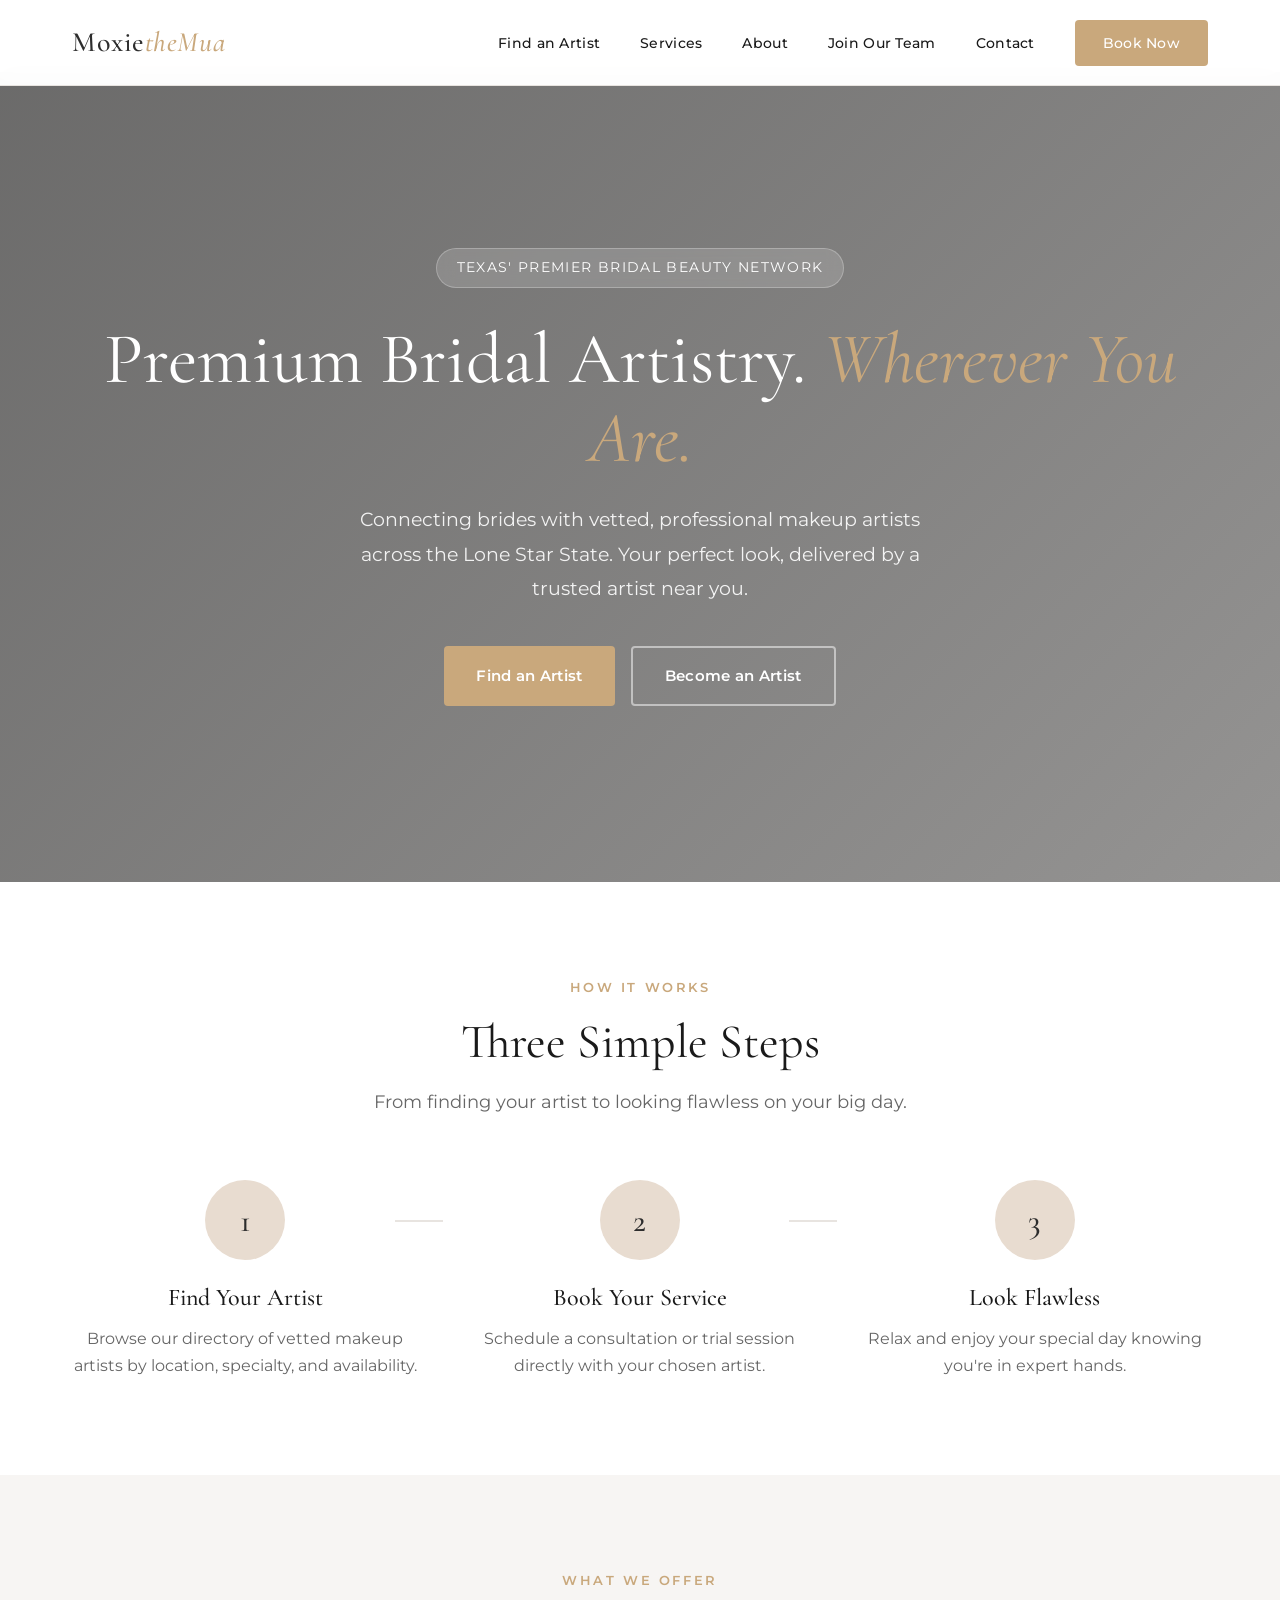
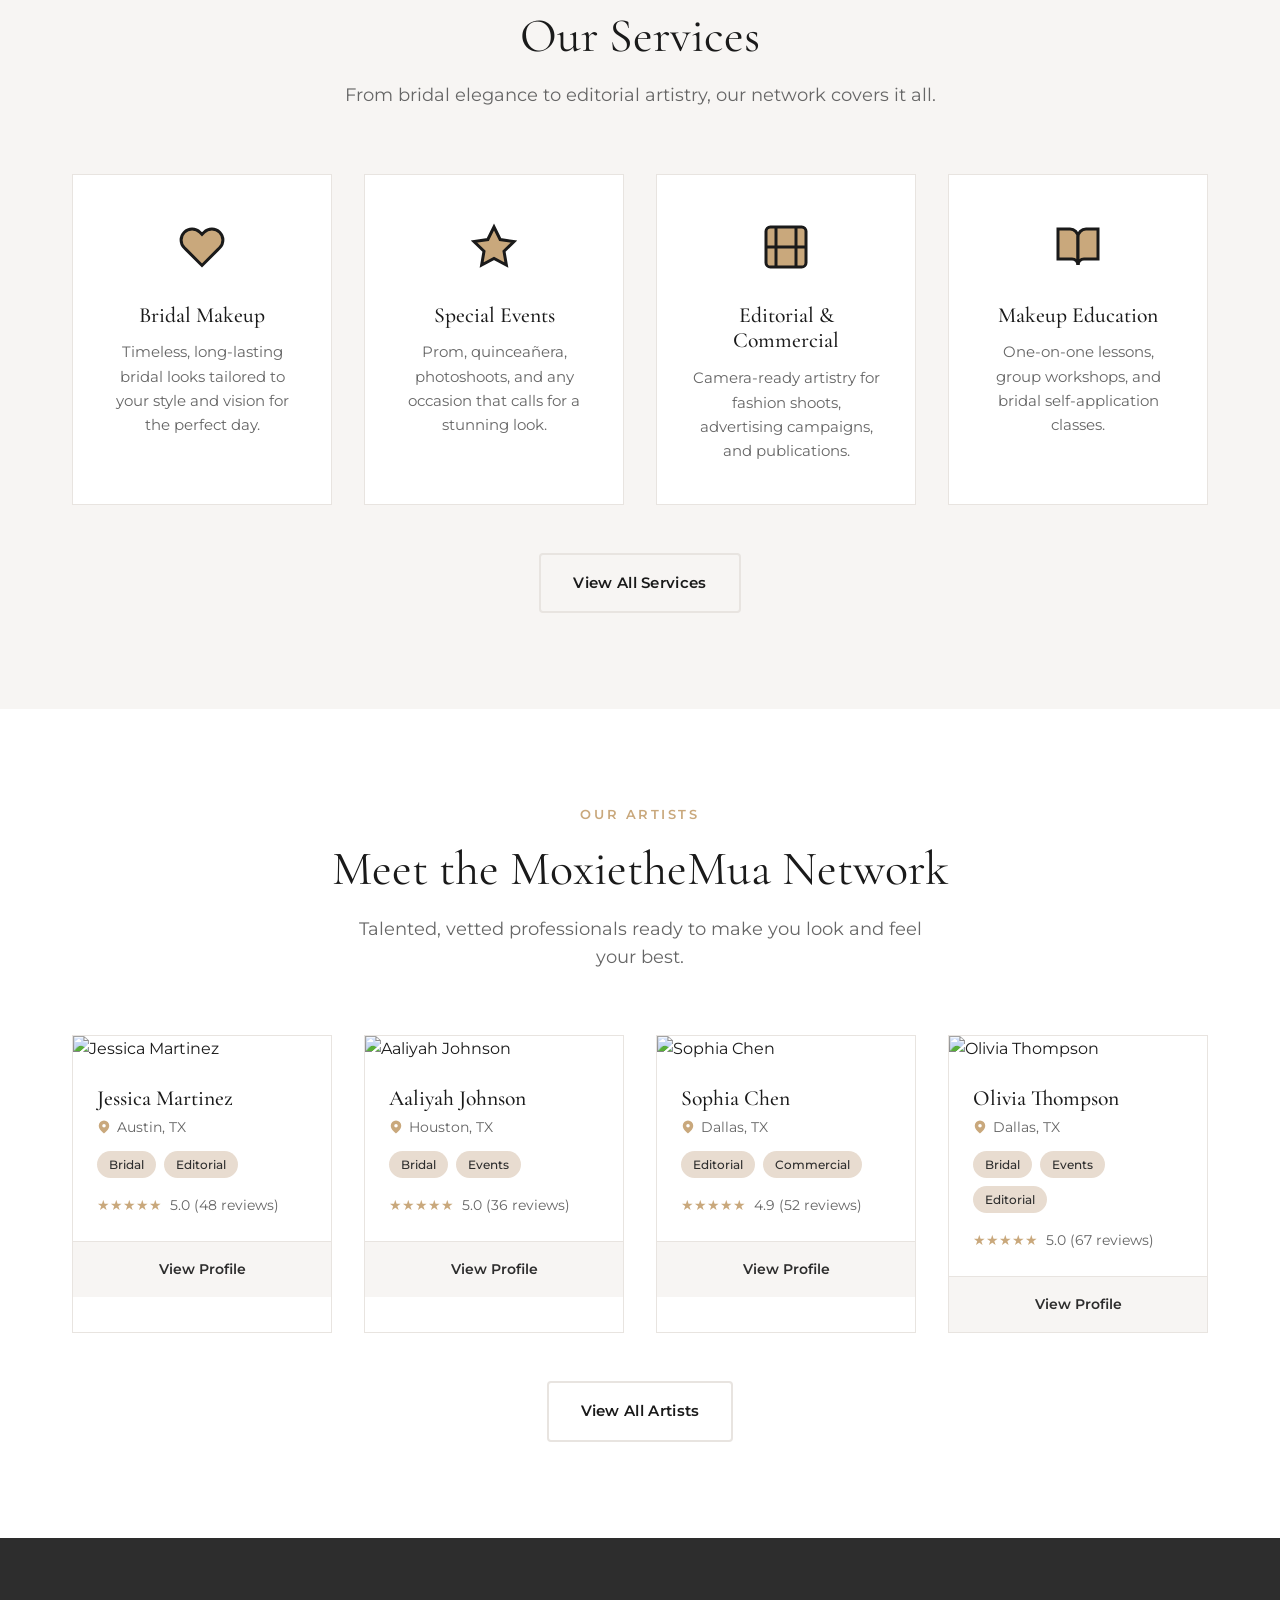
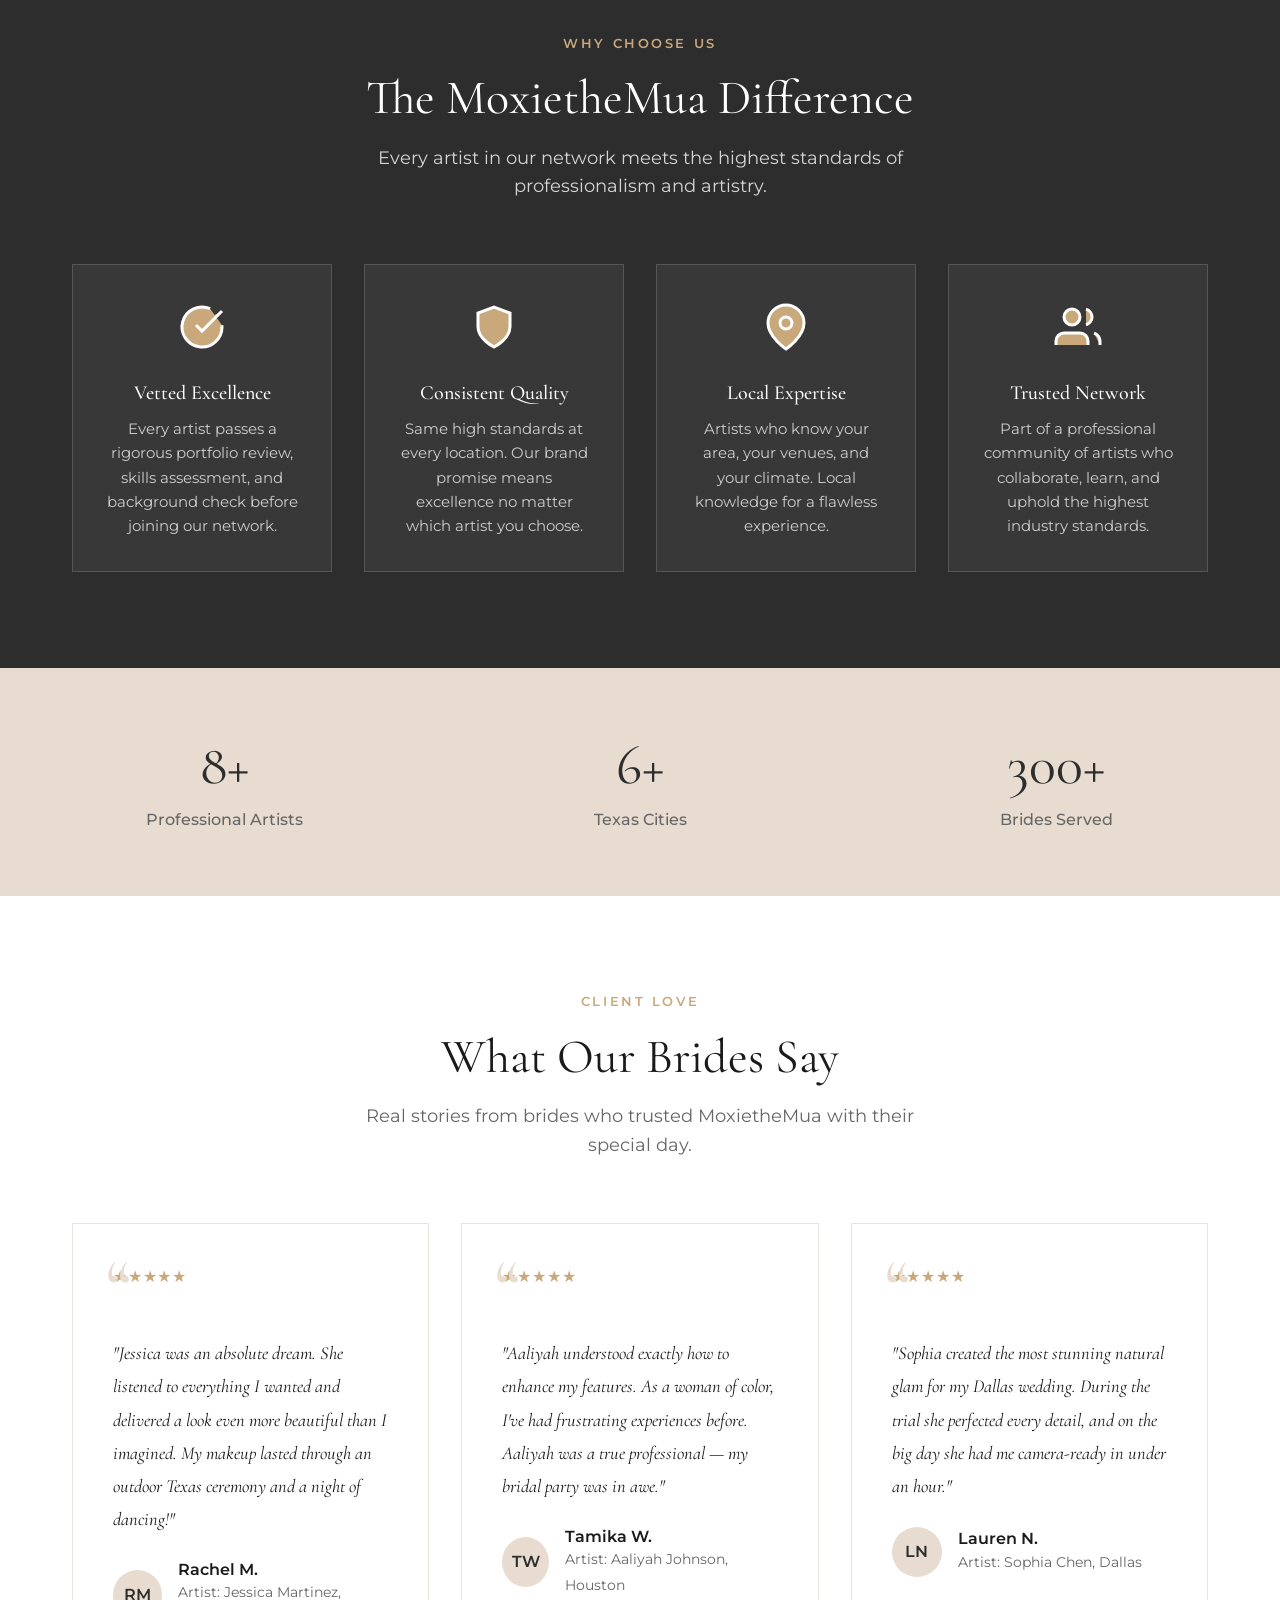
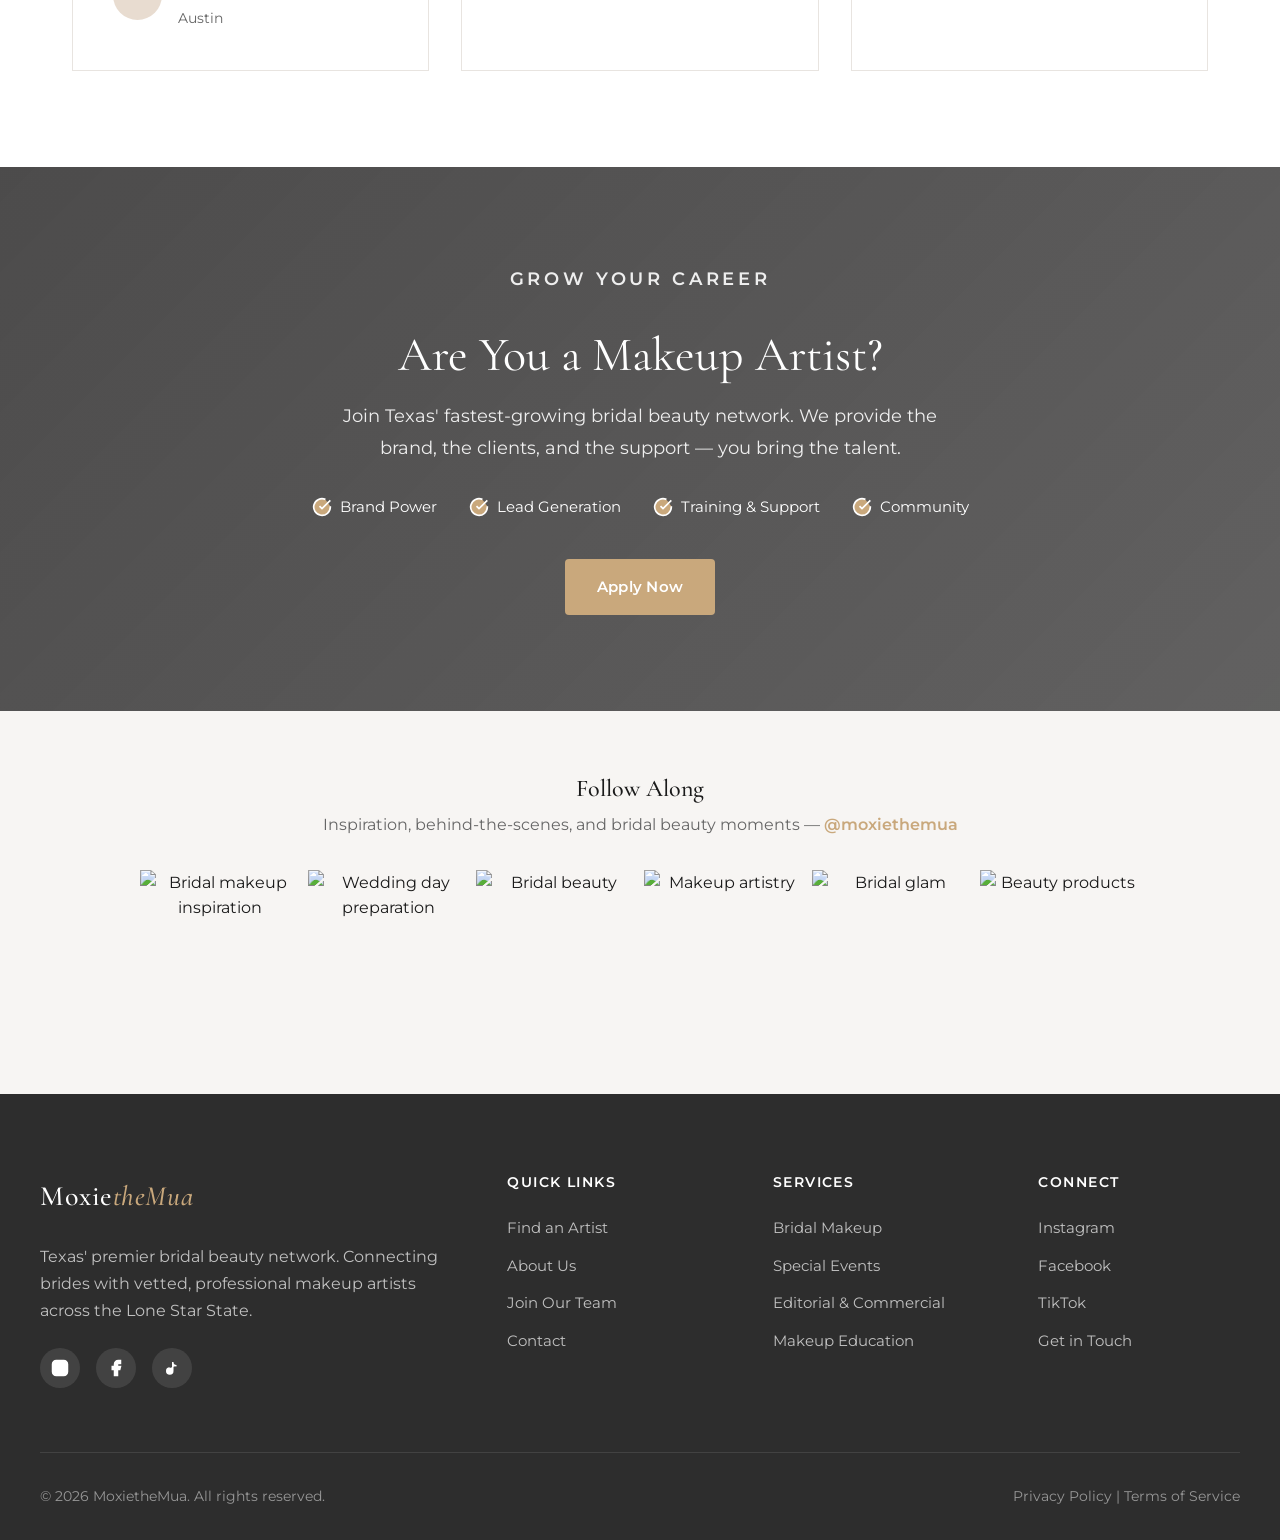
==== index.html @ 6ddfcf1c "Initial build: MoxietheMua multi-artist bridal platform Complete static site with 7 HTML pages, shar" ====
<!DOCTYPE html>
<html lang="en">
<head>
    <meta charset="UTF-8">
    <meta name="viewport" content="width=device-width, initial-scale=1.0">
    <title>MoxietheMua | Premium Bridal Artistry Across Texas</title>
    <meta name="description" content="MoxietheMua connects brides with vetted, professional makeup artists across Texas. Find your perfect artist for bridal, events, editorial, and more.">
    <meta property="og:title" content="MoxietheMua | Premium Bridal Artistry Across Texas">
    <meta property="og:description" content="Texas' premier bridal beauty network. Find vetted makeup artists near you.">
    <meta property="og:type" content="website">
    <link rel="preconnect" href="https://fonts.googleapis.com">
    <link rel="preconnect" href="https://fonts.gstatic.com" crossorigin>
    <link href="https://fonts.googleapis.com/css2?family=Cormorant+Garamond:ital,wght@0,400;0,500;0,600;1,400;1,500&family=Montserrat:wght@300;400;500;600;700&display=swap" rel="stylesheet">
    <link rel="stylesheet" href="styles.css">
    <script type="application/ld+json">
    {
        "@context": "https://schema.org",
        "@type": "BeautySalon",
        "name": "MoxietheMua",
        "description": "Premium bridal artistry network across Texas",
        "address": {"@type": "PostalAddress", "addressLocality": "Austin", "addressRegion": "TX"},
        "areaServed": "Texas"
    }
    </script>
</head>
<body>

    <!-- HEADER -->
    <header id="header">
        <nav>
            <a href="index.html" class="logo"><span class="logo-text">Moxie<span>theMua</span></span></a>
            <ul class="nav-links" id="navLinks">
                <li><a href="artists.html">Find an Artist</a></li>
                <li><a href="services.html">Services</a></li>
                <li><a href="about.html">About</a></li>
                <li><a href="join.html">Join Our Team</a></li>
                <li><a href="contact.html">Contact</a></li>
                <li><a href="artists.html" class="nav-cta">Book Now</a></li>
            </ul>
            <button class="menu-toggle" id="hamburger" aria-label="Toggle menu" aria-expanded="false">&#9776;</button>
        </nav>
    </header>

    <!-- HERO -->
    <section class="hero">
        <div class="hero-content">
            <div class="hero-badge">Texas' Premier Bridal Beauty Network</div>
            <h1>Premium Bridal Artistry. <span>Wherever You Are.</span></h1>
            <p>Connecting brides with vetted, professional makeup artists across the Lone Star State. Your perfect look, delivered by a trusted artist near you.</p>
            <div class="hero-cta-group">
                <a href="artists.html" class="btn btn-primary">Find an Artist</a>
                <a href="join.html" class="btn btn-outline">Become an Artist</a>
            </div>
        </div>
    </section>

    <!-- HOW IT WORKS -->
    <section class="how-it-works fade-in">
        <div class="container">
            <div class="section-header">
                <p class="section-label">How It Works</p>
                <h2 class="section-title">Three Simple Steps</h2>
                <p class="section-subtitle">From finding your artist to looking flawless on your big day.</p>
            </div>
            <div class="steps-grid">
                <div class="step-item">
                    <div class="step-number">1</div>
                    <h3>Find Your Artist</h3>
                    <p>Browse our directory of vetted makeup artists by location, specialty, and availability.</p>
                </div>
                <div class="step-item">
                    <div class="step-number">2</div>
                    <h3>Book Your Service</h3>
                    <p>Schedule a consultation or trial session directly with your chosen artist.</p>
                </div>
                <div class="step-item">
                    <div class="step-number">3</div>
                    <h3>Look Flawless</h3>
                    <p>Relax and enjoy your special day knowing you're in expert hands.</p>
                </div>
            </div>
        </div>
    </section>

    <!-- SERVICES -->
    <section class="services fade-in">
        <div class="container">
            <div class="section-header">
                <p class="section-label">What We Offer</p>
                <h2 class="section-title">Our Services</h2>
                <p class="section-subtitle">From bridal elegance to editorial artistry, our network covers it all.</p>
            </div>
            <div class="services-grid">
                <div class="service-card">
                    <div class="service-icon">
                        <svg xmlns="http://www.w3.org/2000/svg" viewBox="0 0 24 24" fill="none" stroke="currentColor" stroke-width="1.5"><path d="M20.84 4.61a5.5 5.5 0 0 0-7.78 0L12 5.67l-1.06-1.06a5.5 5.5 0 0 0-7.78 7.78l1.06 1.06L12 21.23l7.78-7.78 1.06-1.06a5.5 5.5 0 0 0 0-7.78z"></path></svg>
                    </div>
                    <h3>Bridal Makeup</h3>
                    <p>Timeless, long-lasting bridal looks tailored to your style and vision for the perfect day.</p>
                </div>
                <div class="service-card">
                    <div class="service-icon">
                        <svg xmlns="http://www.w3.org/2000/svg" viewBox="0 0 24 24" fill="none" stroke="currentColor" stroke-width="1.5"><polygon points="12 2 15.09 8.26 22 9.27 17 14.14 18.18 21.02 12 17.77 5.82 21.02 7 14.14 2 9.27 8.91 8.26 12 2"></polygon></svg>
                    </div>
                    <h3>Special Events</h3>
                    <p>Prom, quincea&ntilde;era, photoshoots, and any occasion that calls for a stunning look.</p>
                </div>
                <div class="service-card">
                    <div class="service-icon">
                        <svg xmlns="http://www.w3.org/2000/svg" viewBox="0 0 24 24" fill="none" stroke="currentColor" stroke-width="1.5"><rect x="2" y="2" width="20" height="20" rx="2.18" ry="2.18"></rect><line x1="7" y1="2" x2="7" y2="22"></line><line x1="17" y1="2" x2="17" y2="22"></line><line x1="2" y1="12" x2="22" y2="12"></line></svg>
                    </div>
                    <h3>Editorial &amp; Commercial</h3>
                    <p>Camera-ready artistry for fashion shoots, advertising campaigns, and publications.</p>
                </div>
                <div class="service-card">
                    <div class="service-icon">
                        <svg xmlns="http://www.w3.org/2000/svg" viewBox="0 0 24 24" fill="none" stroke="currentColor" stroke-width="1.5"><path d="M2 3h6a4 4 0 0 1 4 4v14a3 3 0 0 0-3-3H2z"></path><path d="M22 3h-6a4 4 0 0 0-4 4v14a3 3 0 0 1 3-3h7z"></path></svg>
                    </div>
                    <h3>Makeup Education</h3>
                    <p>One-on-one lessons, group workshops, and bridal self-application classes.</p>
                </div>
            </div>
            <div class="view-all-cta">
                <a href="services.html" class="btn btn-outline-dark">View All Services</a>
            </div>
        </div>
    </section>

    <!-- FEATURED ARTISTS -->
    <section class="featured-artists fade-in">
        <div class="container">
            <div class="section-header">
                <p class="section-label">Our Artists</p>
                <h2 class="section-title">Meet the MoxietheMua Network</h2>
                <p class="section-subtitle">Talented, vetted professionals ready to make you look and feel your best.</p>
            </div>
            <div class="artists-grid">
                <div class="artist-card">
                    <img src="https://images.unsplash.com/photo-1594744803329-e58b31de8bf5?auto=format&fit=crop&w=400&q=80" alt="Jessica Martinez" class="artist-image" loading="lazy">
                    <div class="artist-info">
                        <h3>Jessica Martinez</h3>
                        <div class="artist-location">
                            <svg xmlns="http://www.w3.org/2000/svg" width="14" height="14" viewBox="0 0 24 24" fill="currentColor"><path d="M21 10c0 7-9 13-9 13s-9-6-9-13a9 9 0 0 1 18 0z"></path><circle cx="12" cy="10" r="3" fill="white"></circle></svg>
                            Austin, TX
                        </div>
                        <div class="artist-specialties">
                            <span class="specialty-tag">Bridal</span>
                            <span class="specialty-tag">Editorial</span>
                        </div>
                        <div class="artist-rating">
                            <span class="stars">&#9733;&#9733;&#9733;&#9733;&#9733;</span>
                            <span>5.0 (48 reviews)</span>
                        </div>
                    </div>
                    <a href="artist-profile.html" class="artist-cta">View Profile</a>
                </div>
                <div class="artist-card">
                    <img src="https://images.unsplash.com/photo-1531746020798-e6953c6e8e04?auto=format&fit=crop&w=400&q=80" alt="Aaliyah Johnson" class="artist-image" loading="lazy">
                    <div class="artist-info">
                        <h3>Aaliyah Johnson</h3>
                        <div class="artist-location">
                            <svg xmlns="http://www.w3.org/2000/svg" width="14" height="14" viewBox="0 0 24 24" fill="currentColor"><path d="M21 10c0 7-9 13-9 13s-9-6-9-13a9 9 0 0 1 18 0z"></path><circle cx="12" cy="10" r="3" fill="white"></circle></svg>
                            Houston, TX
                        </div>
                        <div class="artist-specialties">
                            <span class="specialty-tag">Bridal</span>
                            <span class="specialty-tag">Events</span>
                        </div>
                        <div class="artist-rating">
                            <span class="stars">&#9733;&#9733;&#9733;&#9733;&#9733;</span>
                            <span>5.0 (36 reviews)</span>
                        </div>
                    </div>
                    <a href="artist-profile.html" class="artist-cta">View Profile</a>
                </div>
                <div class="artist-card">
                    <img src="https://images.unsplash.com/photo-1580489944761-15a19d654956?auto=format&fit=crop&w=400&q=80" alt="Sophia Chen" class="artist-image" loading="lazy">
                    <div class="artist-info">
                        <h3>Sophia Chen</h3>
                        <div class="artist-location">
                            <svg xmlns="http://www.w3.org/2000/svg" width="14" height="14" viewBox="0 0 24 24" fill="currentColor"><path d="M21 10c0 7-9 13-9 13s-9-6-9-13a9 9 0 0 1 18 0z"></path><circle cx="12" cy="10" r="3" fill="white"></circle></svg>
                            Dallas, TX
                        </div>
                        <div class="artist-specialties">
                            <span class="specialty-tag">Editorial</span>
                            <span class="specialty-tag">Commercial</span>
                        </div>
                        <div class="artist-rating">
                            <span class="stars">&#9733;&#9733;&#9733;&#9733;&#9733;</span>
                            <span>4.9 (52 reviews)</span>
                        </div>
                    </div>
                    <a href="artist-profile.html" class="artist-cta">View Profile</a>
                </div>
                <div class="artist-card">
                    <img src="https://images.unsplash.com/photo-1494790108377-be9c29b29330?auto=format&fit=crop&w=400&q=80" alt="Olivia Thompson" class="artist-image" loading="lazy">
                    <div class="artist-info">
                        <h3>Olivia Thompson</h3>
                        <div class="artist-location">
                            <svg xmlns="http://www.w3.org/2000/svg" width="14" height="14" viewBox="0 0 24 24" fill="currentColor"><path d="M21 10c0 7-9 13-9 13s-9-6-9-13a9 9 0 0 1 18 0z"></path><circle cx="12" cy="10" r="3" fill="white"></circle></svg>
                            Dallas, TX
                        </div>
                        <div class="artist-specialties">
                            <span class="specialty-tag">Bridal</span>
                            <span class="specialty-tag">Events</span>
                            <span class="specialty-tag">Editorial</span>
                        </div>
                        <div class="artist-rating">
                            <span class="stars">&#9733;&#9733;&#9733;&#9733;&#9733;</span>
                            <span>5.0 (67 reviews)</span>
                        </div>
                    </div>
                    <a href="artist-profile.html" class="artist-cta">View Profile</a>
                </div>
            </div>
            <div class="view-all-cta">
                <a href="artists.html" class="btn btn-outline-dark">View All Artists</a>
            </div>
        </div>
    </section>

    <!-- WHY MOXIETHEMUA -->
    <section class="why-moxie fade-in">
        <div class="container">
            <div class="section-header">
                <p class="section-label">Why Choose Us</p>
                <h2 class="section-title">The MoxietheMua Difference</h2>
                <p class="section-subtitle">Every artist in our network meets the highest standards of professionalism and artistry.</p>
            </div>
            <div class="pillars-grid">
                <div class="pillar-item">
                    <div class="pillar-icon">
                        <svg xmlns="http://www.w3.org/2000/svg" viewBox="0 0 24 24" fill="none" stroke="currentColor" stroke-width="1.5"><path d="M22 11.08V12a10 10 0 1 1-5.93-9.14"></path><polyline points="22 4 12 14.01 9 11.01"></polyline></svg>
                    </div>
                    <h3>Vetted Excellence</h3>
                    <p>Every artist passes a rigorous portfolio review, skills assessment, and background check before joining our network.</p>
                </div>
                <div class="pillar-item">
                    <div class="pillar-icon">
                        <svg xmlns="http://www.w3.org/2000/svg" viewBox="0 0 24 24" fill="none" stroke="currentColor" stroke-width="1.5"><path d="M12 22s8-4 8-10V5l-8-3-8 3v7c0 6 8 10 8 10z"></path></svg>
                    </div>
                    <h3>Consistent Quality</h3>
                    <p>Same high standards at every location. Our brand promise means excellence no matter which artist you choose.</p>
                </div>
                <div class="pillar-item">
                    <div class="pillar-icon">
                        <svg xmlns="http://www.w3.org/2000/svg" viewBox="0 0 24 24" fill="none" stroke="currentColor" stroke-width="1.5"><path d="M21 10c0 7-9 13-9 13s-9-6-9-13a9 9 0 0 1 18 0z"></path><circle cx="12" cy="10" r="3"></circle></svg>
                    </div>
                    <h3>Local Expertise</h3>
                    <p>Artists who know your area, your venues, and your climate. Local knowledge for a flawless experience.</p>
                </div>
                <div class="pillar-item">
                    <div class="pillar-icon">
                        <svg xmlns="http://www.w3.org/2000/svg" viewBox="0 0 24 24" fill="none" stroke="currentColor" stroke-width="1.5"><path d="M17 21v-2a4 4 0 0 0-4-4H5a4 4 0 0 0-4 4v2"></path><circle cx="9" cy="7" r="4"></circle><path d="M23 21v-2a4 4 0 0 0-3-3.87"></path><path d="M16 3.13a4 4 0 0 1 0 7.75"></path></svg>
                    </div>
                    <h3>Trusted Network</h3>
                    <p>Part of a professional community of artists who collaborate, learn, and uphold the highest industry standards.</p>
                </div>
            </div>
        </div>
    </section>

    <!-- STATS BAR -->
    <section class="stats-bar fade-in">
        <div class="stats-grid">
            <div class="stat-item">
                <h3>8+</h3>
                <p>Professional Artists</p>
            </div>
            <div class="stat-item">
                <h3>6+</h3>
                <p>Texas Cities</p>
            </div>
            <div class="stat-item">
                <h3>300+</h3>
                <p>Brides Served</p>
            </div>
        </div>
    </section>

    <!-- TESTIMONIALS -->
    <section class="testimonials fade-in">
        <div class="container">
            <div class="section-header">
                <p class="section-label">Client Love</p>
                <h2 class="section-title">What Our Brides Say</h2>
                <p class="section-subtitle">Real stories from brides who trusted MoxietheMua with their special day.</p>
            </div>
            <div class="testimonials-grid">
                <div class="testimonial-card">
                    <div class="testimonial-stars">&#9733;&#9733;&#9733;&#9733;&#9733;</div>
                    <p class="testimonial-text">"Jessica was an absolute dream. She listened to everything I wanted and delivered a look even more beautiful than I imagined. My makeup lasted through an outdoor Texas ceremony and a night of dancing!"</p>
                    <div class="testimonial-author">
                        <div class="author-avatar">RM</div>
                        <div class="author-info">
                            <h4>Rachel M.</h4>
                            <span>Artist: Jessica Martinez, Austin</span>
                        </div>
                    </div>
                </div>
                <div class="testimonial-card">
                    <div class="testimonial-stars">&#9733;&#9733;&#9733;&#9733;&#9733;</div>
                    <p class="testimonial-text">"Aaliyah understood exactly how to enhance my features. As a woman of color, I've had frustrating experiences before. Aaliyah was a true professional &mdash; my bridal party was in awe."</p>
                    <div class="testimonial-author">
                        <div class="author-avatar">TW</div>
                        <div class="author-info">
                            <h4>Tamika W.</h4>
                            <span>Artist: Aaliyah Johnson, Houston</span>
                        </div>
                    </div>
                </div>
                <div class="testimonial-card">
                    <div class="testimonial-stars">&#9733;&#9733;&#9733;&#9733;&#9733;</div>
                    <p class="testimonial-text">"Sophia created the most stunning natural glam for my Dallas wedding. During the trial she perfected every detail, and on the big day she had me camera-ready in under an hour."</p>
                    <div class="testimonial-author">
                        <div class="author-avatar">LN</div>
                        <div class="author-info">
                            <h4>Lauren N.</h4>
                            <span>Artist: Sophia Chen, Dallas</span>
                        </div>
                    </div>
                </div>
            </div>
        </div>
    </section>

    <!-- JOIN CTA -->
    <section class="join-cta fade-in">
        <div class="container">
            <p class="section-label">Grow Your Career</p>
            <h2>Are You a Makeup Artist?</h2>
            <p>Join Texas' fastest-growing bridal beauty network. We provide the brand, the clients, and the support &mdash; you bring the talent.</p>
            <div class="join-features">
                <div class="join-feature">
                    <svg xmlns="http://www.w3.org/2000/svg" width="20" height="20" viewBox="0 0 24 24" fill="none" stroke="currentColor" stroke-width="2"><path d="M22 11.08V12a10 10 0 1 1-5.93-9.14"></path><polyline points="22 4 12 14.01 9 11.01"></polyline></svg>
                    <span>Brand Power</span>
                </div>
                <div class="join-feature">
                    <svg xmlns="http://www.w3.org/2000/svg" width="20" height="20" viewBox="0 0 24 24" fill="none" stroke="currentColor" stroke-width="2"><path d="M22 11.08V12a10 10 0 1 1-5.93-9.14"></path><polyline points="22 4 12 14.01 9 11.01"></polyline></svg>
                    <span>Lead Generation</span>
                </div>
                <div class="join-feature">
                    <svg xmlns="http://www.w3.org/2000/svg" width="20" height="20" viewBox="0 0 24 24" fill="none" stroke="currentColor" stroke-width="2"><path d="M22 11.08V12a10 10 0 1 1-5.93-9.14"></path><polyline points="22 4 12 14.01 9 11.01"></polyline></svg>
                    <span>Training &amp; Support</span>
                </div>
                <div class="join-feature">
                    <svg xmlns="http://www.w3.org/2000/svg" width="20" height="20" viewBox="0 0 24 24" fill="none" stroke="currentColor" stroke-width="2"><path d="M22 11.08V12a10 10 0 1 1-5.93-9.14"></path><polyline points="22 4 12 14.01 9 11.01"></polyline></svg>
                    <span>Community</span>
                </div>
            </div>
            <a href="join.html" class="btn btn-primary">Apply Now</a>
        </div>
    </section>

    <!-- INSTAGRAM -->
    <section class="instagram-section fade-in">
        <div class="container">
            <h3>Follow Along</h3>
            <p>Inspiration, behind-the-scenes, and bridal beauty moments &mdash; <a href="https://www.instagram.com/moxiethemua" target="_blank" rel="noopener">@moxiethemua</a></p>
            <div class="instagram-grid">
                <img src="https://images.unsplash.com/photo-1522335789203-aabd1fc54bc9?auto=format&fit=crop&w=300&q=80" alt="Bridal makeup inspiration" loading="lazy">
                <img src="https://images.unsplash.com/photo-1457972729786-0411a3b2b626?auto=format&fit=crop&w=300&q=80" alt="Wedding day preparation" loading="lazy">
                <img src="https://images.unsplash.com/photo-1487412947147-5cebf100ffc2?auto=format&fit=crop&w=300&q=80" alt="Bridal beauty" loading="lazy">
                <img src="https://images.unsplash.com/photo-1560066984-138dadb4c035?auto=format&fit=crop&w=300&q=80" alt="Makeup artistry" loading="lazy">
                <img src="https://images.unsplash.com/photo-1516975080664-ed2fc6a32937?auto=format&fit=crop&w=300&q=80" alt="Bridal glam" loading="lazy">
                <img src="https://images.unsplash.com/photo-1596462502278-27bfdc403348?auto=format&fit=crop&w=300&q=80" alt="Beauty products" loading="lazy">
            </div>
        </div>
    </section>

    <!-- FOOTER -->
    <footer>
        <div class="footer-content">
            <div class="footer-brand">
                <div class="logo-text">Moxie<span>theMua</span></div>
                <p>Texas' premier bridal beauty network. Connecting brides with vetted, professional makeup artists across the Lone Star State.</p>
                <div class="footer-social">
                    <a href="https://www.instagram.com/moxiethemua" target="_blank" rel="noopener" aria-label="Instagram">
                        <svg xmlns="http://www.w3.org/2000/svg" width="18" height="18" viewBox="0 0 24 24" fill="none" stroke="currentColor" stroke-width="2"><rect x="2" y="2" width="20" height="20" rx="5" ry="5"></rect><path d="M16 11.37A4 4 0 1 1 12.63 8 4 4 0 0 1 16 11.37z"></path><line x1="17.5" y1="6.5" x2="17.51" y2="6.5"></line></svg>
                    </a>
                    <a href="#" aria-label="Facebook">
                        <svg xmlns="http://www.w3.org/2000/svg" width="18" height="18" viewBox="0 0 24 24" fill="none" stroke="currentColor" stroke-width="2"><path d="M18 2h-3a5 5 0 0 0-5 5v3H7v4h3v8h4v-8h3l1-4h-4V7a1 1 0 0 1 1-1h3z"></path></svg>
                    </a>
                    <a href="#" aria-label="TikTok">
                        <svg xmlns="http://www.w3.org/2000/svg" width="18" height="18" viewBox="0 0 24 24" fill="none" stroke="currentColor" stroke-width="2"><path d="M9 12a4 4 0 1 0 4 4V4a5 5 0 0 0 5 5"></path></svg>
                    </a>
                </div>
            </div>
            <div class="footer-section">
                <h4>Quick Links</h4>
                <ul class="footer-links">
                    <li><a href="artists.html">Find an Artist</a></li>
                    <li><a href="about.html">About Us</a></li>
                    <li><a href="join.html">Join Our Team</a></li>
                    <li><a href="contact.html">Contact</a></li>
                </ul>
            </div>
            <div class="footer-section">
                <h4>Services</h4>
                <ul class="footer-links">
                    <li><a href="services.html">Bridal Makeup</a></li>
                    <li><a href="services.html">Special Events</a></li>
                    <li><a href="services.html">Editorial &amp; Commercial</a></li>
                    <li><a href="services.html">Makeup Education</a></li>
                </ul>
            </div>
            <div class="footer-section">
                <h4>Connect</h4>
                <ul class="footer-links">
                    <li><a href="https://www.instagram.com/moxiethemua" target="_blank" rel="noopener">Instagram</a></li>
                    <li><a href="#">Facebook</a></li>
                    <li><a href="#">TikTok</a></li>
                    <li><a href="contact.html">Get in Touch</a></li>
                </ul>
            </div>
        </div>
        <div class="footer-bottom">
            <p>&copy; 2026 MoxietheMua. All rights reserved.</p>
            <p>Privacy Policy | Terms of Service</p>
        </div>
    </footer>

    <script>
        // Header scroll effect
        const header = document.getElementById('header');
        window.addEventListener('scroll', () => {
            header.classList.toggle('scrolled', window.scrollY > 50);
        });

        // Mobile menu toggle
        const hamburger = document.getElementById('hamburger');
        const navLinks = document.getElementById('navLinks');
        hamburger.addEventListener('click', () => {
            navLinks.classList.toggle('active');
            hamburger.setAttribute('aria-expanded', navLinks.classList.contains('active'));
        });
        navLinks.querySelectorAll('a').forEach(link => {
            link.addEventListener('click', () => {
                navLinks.classList.remove('active');
                hamburger.setAttribute('aria-expanded', 'false');
            });
        });

        // Intersection Observer for fade-in
        const fadeObserver = new IntersectionObserver((entries) => {
            entries.forEach(entry => {
                if (entry.isIntersecting) {
                    entry.target.classList.add('visible');
                    fadeObserver.unobserve(entry.target);
                }
            });
        }, { threshold: 0.1, rootMargin: '0px 0px -50px 0px' });
        document.querySelectorAll('.fade-in').forEach(el => fadeObserver.observe(el));

        // FAQ accordion
        document.querySelectorAll('.faq-question').forEach(btn => {
            btn.addEventListener('click', () => {
                const item = btn.parentElement;
                const wasActive = item.classList.contains('active');
                document.querySelectorAll('.faq-item').forEach(i => i.classList.remove('active'));
                if (!wasActive) item.classList.add('active');
            });
        });
    </script>

</body>
</html>
---- styles.css ----
/* ========================================
   MOXIETHEMUA DESIGN SYSTEM
   Elegant Bridal Beauty — Multi-Artist Platform
======================================== */

:root {
    --color-primary: #C9A87C;
    --color-secondary: #2D2D2D;
    --color-accent: #E8DCD0;
    --color-background: #FDFBF9;
    --color-surface: #FFFFFF;
    --color-surface-alt: #F7F5F3;
    --color-text: #1A1A1A;
    --color-text-muted: #666666;
    --color-text-light: #FFFFFF;
    --color-border: #E8E4E0;
    --color-success: #6B8E6B;
    --font-display: 'Cormorant Garamond', Georgia, serif;
    --font-body: 'Montserrat', -apple-system, sans-serif;
    --section-padding: 6rem 2rem;
    --container-max: 1200px;
}

* { margin: 0; padding: 0; box-sizing: border-box; }

html {
    scroll-behavior: smooth;
    scroll-padding-top: 80px;
}

body {
    font-family: var(--font-body);
    font-size: 16px;
    line-height: 1.6;
    color: var(--color-text);
    background: var(--color-background);
    -webkit-font-smoothing: antialiased;
}

h1, h2, h3, h4, h5, h6 {
    font-family: var(--font-display);
    font-weight: 500;
    line-height: 1.2;
}

img { max-width: 100%; height: auto; }
a { text-decoration: none; color: inherit; }

.container {
    max-width: var(--container-max);
    margin: 0 auto;
    padding: 0 2rem;
}

/* ========================================
   BUTTONS
======================================== */

.btn {
    display: inline-flex;
    align-items: center;
    gap: 0.5rem;
    padding: 1rem 2rem;
    font-family: var(--font-body);
    font-size: 0.95rem;
    font-weight: 600;
    border: none;
    border-radius: 4px;
    cursor: pointer;
    transition: all 0.2s ease;
    letter-spacing: 0.02em;
}

.btn-primary {
    background: var(--color-primary);
    color: var(--color-text-light);
}

.btn-primary:hover {
    background: #B8976B;
    transform: translateY(-2px);
}

.btn-outline {
    background: transparent;
    color: var(--color-text-light);
    border: 2px solid rgba(255,255,255,0.5);
}

.btn-outline:hover {
    border-color: #fff;
    background: rgba(255,255,255,0.1);
}

.btn-outline-dark {
    background: transparent;
    color: var(--color-text);
    border: 2px solid var(--color-border);
}

.btn-outline-dark:hover {
    border-color: var(--color-text);
    background: var(--color-surface-alt);
}

.btn-dark {
    background: var(--color-secondary);
    color: var(--color-text-light);
}

.btn-dark:hover {
    background: #1a1a1a;
    transform: translateY(-2px);
}

.btn svg {
    width: 18px;
    height: 18px;
    fill: currentColor;
}

/* ========================================
   HEADER
======================================== */

header {
    position: fixed;
    top: 0; left: 0; right: 0;
    background: rgba(255,255,255,0.98);
    backdrop-filter: blur(10px);
    z-index: 1000;
    transition: all 0.3s ease;
    border-bottom: 1px solid var(--color-border);
}

header.scrolled {
    box-shadow: 0 2px 20px rgba(0,0,0,0.08);
}

nav {
    max-width: var(--container-max);
    margin: 0 auto;
    padding: 1.25rem 2rem;
    display: flex;
    justify-content: space-between;
    align-items: center;
}

.logo { display: flex; align-items: center; gap: 0.5rem; }

.logo-text {
    font-family: var(--font-display);
    font-size: 1.75rem;
    font-weight: 500;
    color: var(--color-secondary);
    letter-spacing: 0.02em;
}

.logo-text span {
    color: var(--color-primary);
    font-style: italic;
}

.nav-links {
    display: flex;
    gap: 2.5rem;
    list-style: none;
    align-items: center;
}

.nav-links a {
    color: var(--color-text);
    font-size: 0.9rem;
    font-weight: 500;
    letter-spacing: 0.02em;
    transition: color 0.2s ease;
}

.nav-links a:hover { color: var(--color-primary); }

.nav-cta {
    background: var(--color-primary);
    color: var(--color-text-light) !important;
    padding: 0.875rem 1.75rem;
    font-weight: 600;
    border-radius: 4px;
    transition: all 0.2s ease;
}

.nav-cta:hover {
    background: #B8976B;
    transform: translateY(-2px);
}

.menu-toggle {
    display: none;
    background: none;
    border: none;
    color: var(--color-text);
    font-size: 1.5rem;
    cursor: pointer;
    padding: 0.5rem;
    min-width: 44px;
    min-height: 44px;
}

/* ========================================
   SECTION HEADERS
======================================== */

.section-header {
    text-align: center;
    margin-bottom: 4rem;
}

.section-label {
    font-size: 0.8rem;
    font-weight: 600;
    color: var(--color-primary);
    text-transform: uppercase;
    letter-spacing: 0.2em;
    margin-bottom: 1rem;
}

.section-title {
    font-size: clamp(2rem, 4vw, 3rem);
    color: var(--color-text);
    margin-bottom: 1rem;
    font-weight: 400;
}

.section-subtitle {
    font-size: 1.1rem;
    color: var(--color-text-muted);
    max-width: 600px;
    margin: 0 auto;
}

/* ========================================
   HERO
======================================== */

.hero {
    margin-top: 72px;
    min-height: 90vh;
    display: flex;
    align-items: center;
    background: linear-gradient(135deg, rgba(45,45,45,0.7), rgba(45,45,45,0.5)),
                url('https://images.unsplash.com/photo-1522335789203-aabd1fc54bc9?auto=format&fit=crop&w=1920&q=80') center/cover no-repeat;
    position: relative;
}

.hero-content {
    max-width: var(--container-max);
    margin: 0 auto;
    padding: 4rem 2rem;
    width: 100%;
    text-align: center;
}

.hero-badge {
    display: inline-flex;
    align-items: center;
    gap: 0.5rem;
    background: rgba(255,255,255,0.15);
    backdrop-filter: blur(8px);
    border: 1px solid rgba(255,255,255,0.25);
    padding: 0.5rem 1.25rem;
    border-radius: 50px;
    font-size: 0.85rem;
    color: var(--color-text-light);
    margin-bottom: 2rem;
    letter-spacing: 0.1em;
    text-transform: uppercase;
}

.hero h1 {
    font-size: clamp(2.5rem, 6vw, 4.5rem);
    color: var(--color-text-light);
    margin-bottom: 1.5rem;
    font-weight: 400;
    line-height: 1.1;
}

.hero h1 span {
    color: var(--color-primary);
    font-style: italic;
}

.hero > .hero-content > p {
    font-size: 1.2rem;
    color: rgba(255,255,255,0.9);
    margin-bottom: 2.5rem;
    max-width: 600px;
    margin-left: auto;
    margin-right: auto;
    line-height: 1.8;
}

.hero-cta-group {
    display: flex;
    flex-wrap: wrap;
    gap: 1rem;
    justify-content: center;
}

/* Page-level heroes (non-home) */
.page-hero {
    margin-top: 72px;
    padding: 6rem 2rem;
    text-align: center;
    background: var(--color-secondary);
    color: var(--color-text-light);
}

.page-hero h1 {
    font-size: clamp(2rem, 5vw, 3.5rem);
    font-weight: 400;
    margin-bottom: 1rem;
}

.page-hero p {
    font-size: 1.15rem;
    color: rgba(255,255,255,0.8);
    max-width: 600px;
    margin: 0 auto;
}

/* ========================================
   HOW IT WORKS
======================================== */

.how-it-works {
    padding: var(--section-padding);
    background: var(--color-surface);
}

.steps-grid {
    display: grid;
    grid-template-columns: repeat(3, 1fr);
    gap: 3rem;
}

.step-item {
    text-align: center;
    position: relative;
}

.step-item::after {
    content: '';
    position: absolute;
    top: 40px;
    right: -1.5rem;
    width: 3rem;
    height: 2px;
    background: var(--color-border);
}

.step-item:last-child::after { display: none; }

.step-number {
    width: 80px;
    height: 80px;
    background: var(--color-accent);
    border-radius: 50%;
    display: flex;
    align-items: center;
    justify-content: center;
    margin: 0 auto 1.5rem;
    font-family: var(--font-display);
    font-size: 2rem;
    font-weight: 500;
    color: var(--color-secondary);
}

.step-item h3 {
    font-size: 1.5rem;
    margin-bottom: 0.75rem;
}

.step-item p {
    color: var(--color-text-muted);
    line-height: 1.7;
}

/* ========================================
   SERVICES
======================================== */

.services {
    padding: var(--section-padding);
    background: var(--color-surface-alt);
}

.services-grid {
    display: grid;
    grid-template-columns: repeat(4, 1fr);
    gap: 2rem;
}

.service-card {
    background: var(--color-surface);
    padding: 2.5rem 2rem;
    text-align: center;
    border: 1px solid var(--color-border);
    transition: all 0.3s ease;
    position: relative;
    overflow: hidden;
}

.service-card::before {
    content: '';
    position: absolute;
    bottom: 0; left: 0;
    width: 100%; height: 3px;
    background: var(--color-primary);
    transform: scaleX(0);
    transition: transform 0.3s ease;
}

.service-card:hover {
    transform: translateY(-8px);
    box-shadow: 0 16px 40px rgba(0,0,0,0.1);
}

.service-card:hover::before { transform: scaleX(1); }

.service-icon {
    width: 64px; height: 64px;
    margin: 0 auto 1.5rem;
    display: flex;
    align-items: center;
    justify-content: center;
}

.service-icon svg {
    width: 48px; height: 48px;
    fill: var(--color-primary);
}

.service-card h3 {
    font-size: 1.35rem;
    margin-bottom: 0.75rem;
}

.service-card p {
    color: var(--color-text-muted);
    font-size: 0.95rem;
    line-height: 1.6;
}

.view-all-cta {
    text-align: center;
    margin-top: 3rem;
}

/* ========================================
   ARTIST CARDS
======================================== */

.featured-artists, .artists-directory {
    padding: var(--section-padding);
    background: var(--color-surface);
}

.artists-grid {
    display: grid;
    grid-template-columns: repeat(4, 1fr);
    gap: 2rem;
}

.artist-card {
    background: var(--color-surface);
    border: 1px solid var(--color-border);
    overflow: hidden;
    transition: all 0.3s ease;
}

.artist-card:hover {
    transform: translateY(-8px);
    box-shadow: 0 16px 40px rgba(0,0,0,0.1);
}

.artist-image {
    width: 100%;
    height: 280px;
    object-fit: cover;
}

.artist-info { padding: 1.5rem; }

.artist-info h3 {
    font-size: 1.35rem;
    margin-bottom: 0.25rem;
}

.artist-location {
    display: flex;
    align-items: center;
    gap: 0.35rem;
    color: var(--color-text-muted);
    font-size: 0.9rem;
    margin-bottom: 0.75rem;
}

.artist-location svg {
    width: 14px; height: 14px;
    fill: var(--color-primary);
}

.artist-specialties {
    display: flex;
    flex-wrap: wrap;
    gap: 0.5rem;
    margin-bottom: 1rem;
}

.specialty-tag {
    background: var(--color-accent);
    padding: 0.25rem 0.75rem;
    font-size: 0.75rem;
    font-weight: 500;
    color: var(--color-secondary);
    border-radius: 50px;
}

.artist-rating {
    display: flex;
    align-items: center;
    gap: 0.5rem;
    font-size: 0.9rem;
}

.artist-rating .stars { color: var(--color-primary); }
.artist-rating span { color: var(--color-text-muted); }

.artist-cta {
    display: block;
    text-align: center;
    padding: 1rem;
    background: var(--color-surface-alt);
    color: var(--color-secondary);
    font-weight: 600;
    font-size: 0.9rem;
    transition: all 0.2s ease;
    border-top: 1px solid var(--color-border);
}

.artist-cta:hover {
    background: var(--color-primary);
    color: var(--color-text-light);
}

/* ========================================
   WHY MOXIE / PILLARS
======================================== */

.why-moxie {
    padding: var(--section-padding);
    background: var(--color-secondary);
    color: var(--color-text-light);
}

.why-moxie .section-label { color: var(--color-primary); }
.why-moxie .section-title { color: var(--color-text-light); }
.why-moxie .section-subtitle { color: rgba(255,255,255,0.8); }

.pillars-grid {
    display: grid;
    grid-template-columns: repeat(4, 1fr);
    gap: 2rem;
    margin-top: 4rem;
}

.pillar-item {
    text-align: center;
    padding: 2rem;
    border: 1px solid rgba(255,255,255,0.15);
    background: rgba(255,255,255,0.05);
}

.pillar-icon {
    width: 60px; height: 60px;
    margin: 0 auto 1.5rem;
    display: flex;
    align-items: center;
    justify-content: center;
}

.pillar-icon svg {
    width: 48px; height: 48px;
    fill: var(--color-primary);
}

.pillar-item h3 {
    font-size: 1.25rem;
    margin-bottom: 0.75rem;
    color: var(--color-text-light);
}

.pillar-item p {
    color: rgba(255,255,255,0.75);
    font-size: 0.95rem;
    line-height: 1.6;
}

/* ========================================
   STATS BAR
======================================== */

.stats-bar {
    padding: 4rem 2rem;
    background: var(--color-accent);
}

.stats-grid {
    max-width: var(--container-max);
    margin: 0 auto;
    display: grid;
    grid-template-columns: repeat(3, 1fr);
    gap: 3rem;
    text-align: center;
}

.stat-item h3 {
    font-family: var(--font-display);
    font-size: 3.5rem;
    font-weight: 400;
    color: var(--color-secondary);
    margin-bottom: 0.5rem;
}

.stat-item p {
    font-size: 1rem;
    color: var(--color-text-muted);
    font-weight: 500;
}

/* ========================================
   TESTIMONIALS
======================================== */

.testimonials {
    padding: var(--section-padding);
    background: var(--color-surface);
}

.testimonials-grid {
    display: grid;
    grid-template-columns: repeat(3, 1fr);
    gap: 2rem;
}

.testimonial-card {
    background: var(--color-surface);
    padding: 2.5rem;
    border: 1px solid var(--color-border);
    position: relative;
    transition: all 0.3s ease;
}

.testimonial-card:hover {
    transform: translateY(-4px);
    box-shadow: 0 8px 24px rgba(0,0,0,0.08);
}

.testimonial-card::before {
    content: '\201C';
    position: absolute;
    top: 1.5rem; left: 2rem;
    font-family: var(--font-display);
    font-size: 5rem;
    color: var(--color-accent);
    line-height: 1;
}

.testimonial-stars {
    color: var(--color-primary);
    font-size: 1rem;
    letter-spacing: 0.05em;
    margin-bottom: 1rem;
}

.testimonial-text {
    font-family: var(--font-display);
    font-size: 1.15rem;
    font-style: italic;
    line-height: 1.8;
    color: var(--color-text);
    margin-bottom: 1.5rem;
    padding-top: 2rem;
}

.testimonial-author {
    display: flex;
    align-items: center;
    gap: 1rem;
}

.author-avatar {
    width: 50px; height: 50px;
    background: var(--color-accent);
    border-radius: 50%;
    display: flex;
    align-items: center;
    justify-content: center;
    font-weight: 600;
    color: var(--color-secondary);
}

.author-info h4 {
    font-family: var(--font-body);
    font-size: 1rem;
    font-weight: 600;
}

.author-info span {
    font-size: 0.875rem;
    color: var(--color-text-muted);
}

/* ========================================
   JOIN CTA SECTION
======================================== */

.join-cta {
    padding: var(--section-padding);
    background: linear-gradient(135deg, rgba(45,45,45,0.85), rgba(45,45,45,0.75)),
                url('https://images.unsplash.com/photo-1487412947147-5cebf100ffc2?auto=format&fit=crop&w=1920&q=80') center/cover no-repeat;
    text-align: center;
}

.join-cta .section-label { color: var(--color-primary); }

.join-cta h2 {
    font-size: clamp(2rem, 4vw, 3rem);
    color: var(--color-text-light);
    margin-bottom: 1rem;
    font-weight: 400;
}

.join-cta > .container > p {
    font-size: 1.15rem;
    color: rgba(255,255,255,0.9);
    max-width: 600px;
    margin: 0 auto 2rem;
    line-height: 1.7;
}

.join-features {
    display: flex;
    justify-content: center;
    flex-wrap: wrap;
    gap: 2rem;
    margin-bottom: 2.5rem;
}

.join-feature {
    display: flex;
    align-items: center;
    gap: 0.5rem;
    color: var(--color-text-light);
    font-size: 0.95rem;
}

.join-feature svg {
    width: 20px; height: 20px;
    fill: var(--color-primary);
}

/* ========================================
   INSTAGRAM FEED
======================================== */

.instagram-section {
    padding: 4rem 2rem;
    background: var(--color-surface-alt);
    text-align: center;
}

.instagram-section h3 {
    font-size: 1.5rem;
    margin-bottom: 0.5rem;
}

.instagram-section p {
    color: var(--color-text-muted);
    margin-bottom: 2rem;
}

.instagram-section a { color: var(--color-primary); font-weight: 600; }

.instagram-grid {
    display: grid;
    grid-template-columns: repeat(6, 1fr);
    gap: 0.5rem;
    max-width: 1000px;
    margin: 0 auto;
}

.instagram-grid img {
    width: 100%;
    aspect-ratio: 1;
    object-fit: cover;
    transition: opacity 0.2s ease;
}

.instagram-grid img:hover { opacity: 0.8; }

/* ========================================
   FORMS
======================================== */

.form-group {
    margin-bottom: 1.5rem;
}

.form-group label {
    display: block;
    font-weight: 600;
    font-size: 0.9rem;
    margin-bottom: 0.5rem;
    color: var(--color-text);
}

.form-group input,
.form-group select,
.form-group textarea {
    width: 100%;
    padding: 0.875rem 1rem;
    border: 1px solid var(--color-border);
    border-radius: 4px;
    font-family: var(--font-body);
    font-size: 0.95rem;
    color: var(--color-text);
    background: var(--color-surface);
    transition: border-color 0.2s ease;
}

.form-group input:focus,
.form-group select:focus,
.form-group textarea:focus {
    outline: none;
    border-color: var(--color-primary);
}

.form-group textarea {
    resize: vertical;
    min-height: 120px;
}

.form-row {
    display: grid;
    grid-template-columns: 1fr 1fr;
    gap: 1.5rem;
}

/* ========================================
   SEARCH / FILTER BAR
======================================== */

.search-bar {
    padding: 2rem;
    background: var(--color-surface);
    border: 1px solid var(--color-border);
    margin: -3rem auto 3rem;
    max-width: 900px;
    position: relative;
    z-index: 10;
}

.search-bar form {
    display: grid;
    grid-template-columns: 1fr 1fr 1fr auto;
    gap: 1rem;
    align-items: end;
}

.search-bar .form-group {
    margin-bottom: 0;
}

.search-bar .btn {
    height: 48px;
}

/* ========================================
   FAQ ACCORDION
======================================== */

.faq-section {
    padding: var(--section-padding);
    background: var(--color-surface-alt);
}

.faq-list {
    max-width: 800px;
    margin: 0 auto;
}

.faq-item {
    border-bottom: 1px solid var(--color-border);
}

.faq-question {
    width: 100%;
    background: none;
    border: none;
    padding: 1.5rem 0;
    font-family: var(--font-display);
    font-size: 1.25rem;
    font-weight: 500;
    color: var(--color-text);
    cursor: pointer;
    display: flex;
    justify-content: space-between;
    align-items: center;
    text-align: left;
}

.faq-question::after {
    content: '+';
    font-size: 1.5rem;
    color: var(--color-primary);
    transition: transform 0.3s ease;
}

.faq-item.active .faq-question::after {
    content: '−';
}

.faq-answer {
    max-height: 0;
    overflow: hidden;
    transition: max-height 0.3s ease;
}

.faq-answer p {
    padding-bottom: 1.5rem;
    color: var(--color-text-muted);
    line-height: 1.7;
}

.faq-item.active .faq-answer {
    max-height: 300px;
}

/* ========================================
   FOOTER
======================================== */

footer {
    background: var(--color-secondary);
    color: var(--color-text-light);
    padding: 5rem 2rem 2rem;
}

.footer-content {
    max-width: var(--container-max);
    margin: 0 auto;
    display: grid;
    grid-template-columns: 2fr 1fr 1fr 1fr;
    gap: 4rem;
    padding-bottom: 4rem;
    border-bottom: 1px solid rgba(255,255,255,0.1);
}

.footer-brand .logo-text {
    font-size: 1.75rem;
    margin-bottom: 1.5rem;
    color: var(--color-text-light);
}

.footer-brand p {
    color: rgba(255,255,255,0.7);
    margin-bottom: 1.5rem;
    line-height: 1.7;
}

.footer-social {
    display: flex;
    gap: 1rem;
}

.footer-social a {
    width: 40px; height: 40px;
    background: rgba(255,255,255,0.1);
    border-radius: 50%;
    display: flex;
    align-items: center;
    justify-content: center;
    transition: all 0.2s ease;
}

.footer-social a:hover { background: var(--color-primary); }

.footer-social svg {
    width: 18px; height: 18px;
    fill: var(--color-text-light);
}

.footer-section h4 {
    font-family: var(--font-body);
    font-size: 0.9rem;
    font-weight: 600;
    text-transform: uppercase;
    letter-spacing: 0.1em;
    margin-bottom: 1.5rem;
}

.footer-links { list-style: none; }

.footer-links li { margin-bottom: 0.75rem; }

.footer-links a {
    color: rgba(255,255,255,0.7);
    font-size: 0.95rem;
    transition: color 0.2s ease;
}

.footer-links a:hover { color: var(--color-primary); }

.footer-bottom {
    max-width: var(--container-max);
    margin: 0 auto;
    padding-top: 2rem;
    display: flex;
    justify-content: space-between;
    align-items: center;
    font-size: 0.875rem;
    color: rgba(255,255,255,0.5);
}

/* ========================================
   ANIMATIONS
======================================== */

.fade-in {
    opacity: 0;
    transform: translateY(30px);
    transition: opacity 0.6s ease, transform 0.6s ease;
}

.fade-in.visible {
    opacity: 1;
    transform: translateY(0);
}

/* ========================================
   RESPONSIVE
======================================== */

@media (max-width: 1024px) {
    .services-grid,
    .artists-grid,
    .pillars-grid {
        grid-template-columns: repeat(2, 1fr);
    }

    .footer-content {
        grid-template-columns: 1fr 1fr;
        gap: 3rem;
    }

    .search-bar form {
        grid-template-columns: 1fr 1fr;
    }
}

@media (max-width: 768px) {
    nav { padding: 1rem 1.5rem; }

    .nav-links {
        display: none;
        position: absolute;
        top: 100%;
        left: 0; right: 0;
        background: var(--color-surface);
        flex-direction: column;
        padding: 1.5rem 2rem;
        gap: 1rem;
        border-top: 1px solid var(--color-border);
        box-shadow: 0 4px 20px rgba(0,0,0,0.1);
    }

    .nav-links.active { display: flex; }
    .menu-toggle { display: block; }

    .hero { min-height: 80vh; }
    .hero h1 { font-size: 2.5rem; }

    .steps-grid,
    .testimonials-grid,
    .stats-grid {
        grid-template-columns: 1fr;
        gap: 2rem;
    }

    .step-item::after { display: none; }

    .services-grid,
    .artists-grid,
    .pillars-grid {
        grid-template-columns: 1fr;
    }

    .instagram-grid {
        grid-template-columns: repeat(3, 1fr);
    }

    .footer-content {
        grid-template-columns: 1fr;
        text-align: center;
    }

    .footer-social { justify-content: center; }

    .footer-bottom {
        flex-direction: column;
        gap: 1rem;
    }

    .form-row {
        grid-template-columns: 1fr;
    }

    .search-bar form {
        grid-template-columns: 1fr;
    }

    :root {
        --section-padding: 4rem 1.5rem;
    }
}

@media (max-width: 480px) {
    .hero-cta-group {
        flex-direction: column;
        width: 100%;
    }

    .hero-cta-group .btn {
        width: 100%;
        justify-content: center;
    }

    .join-features {
        flex-direction: column;
        gap: 1rem;
    }

    .instagram-grid {
        grid-template-columns: repeat(2, 1fr);
    }
}
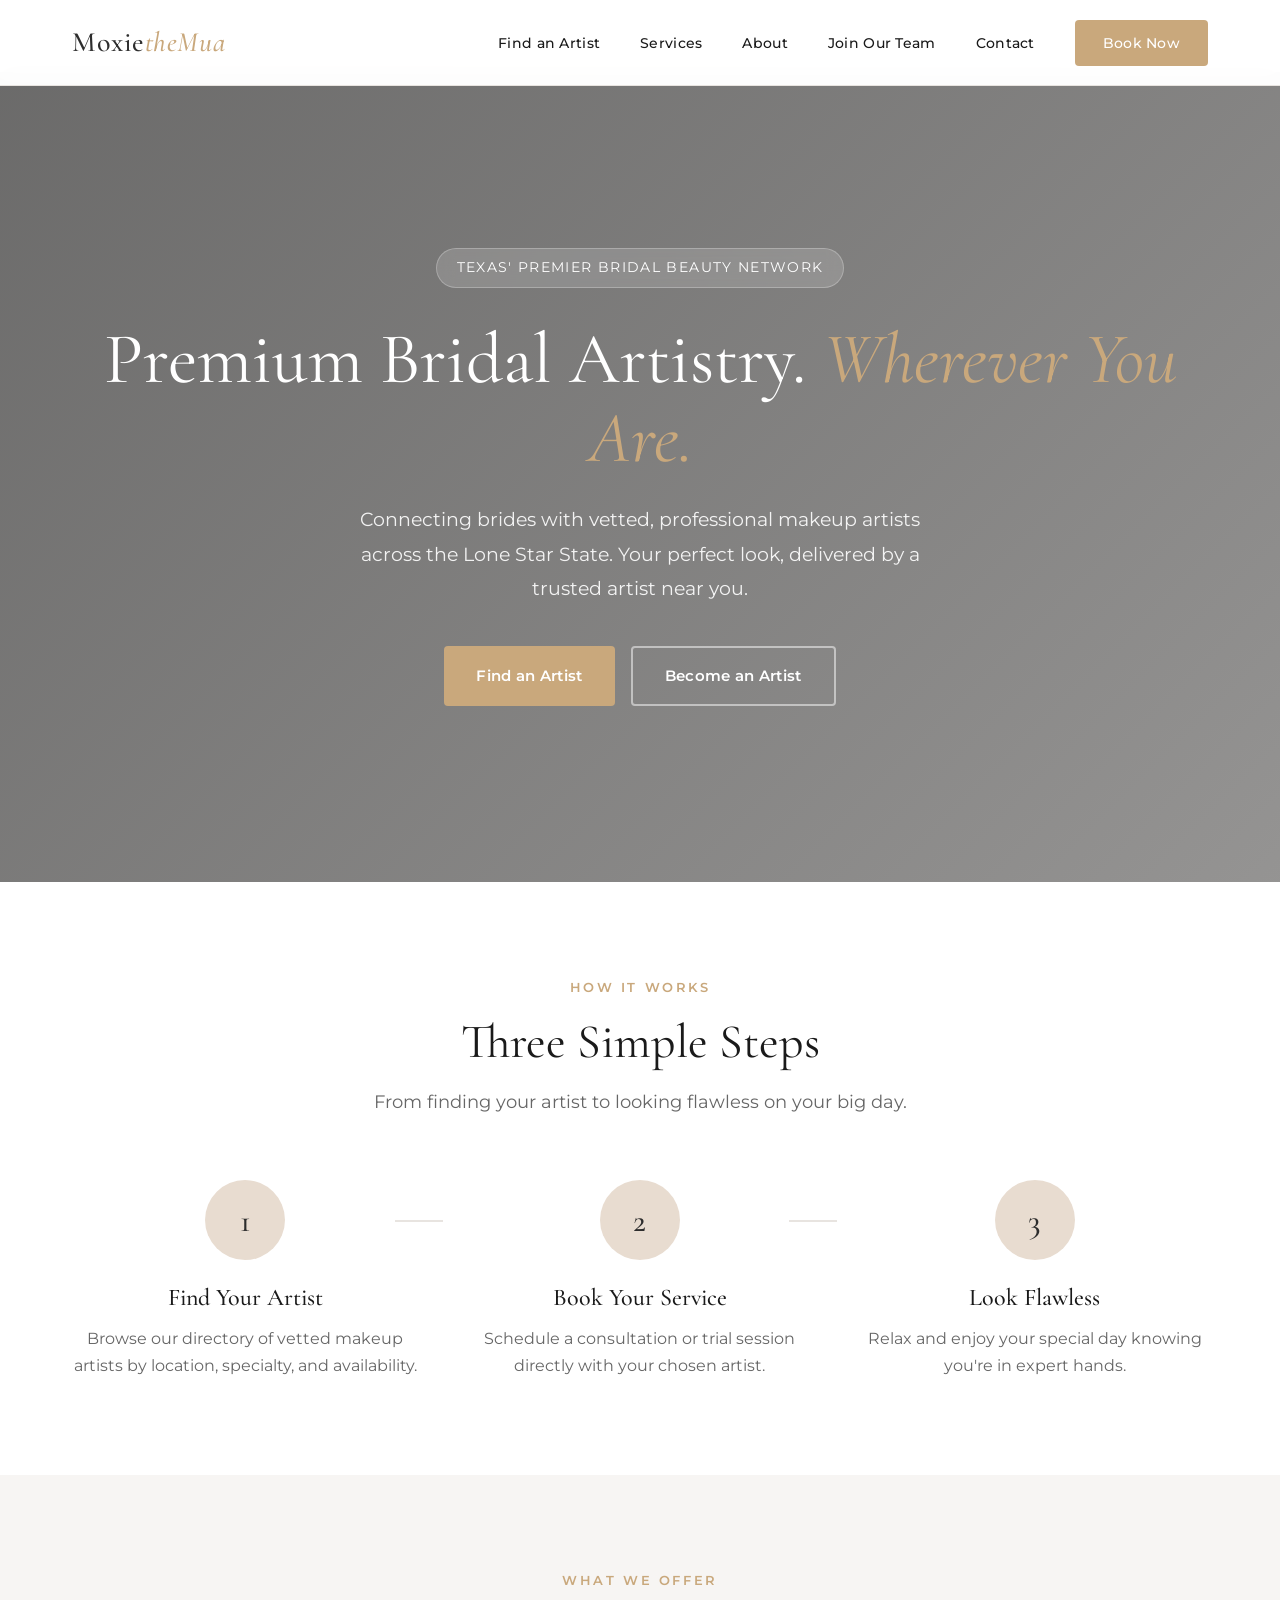
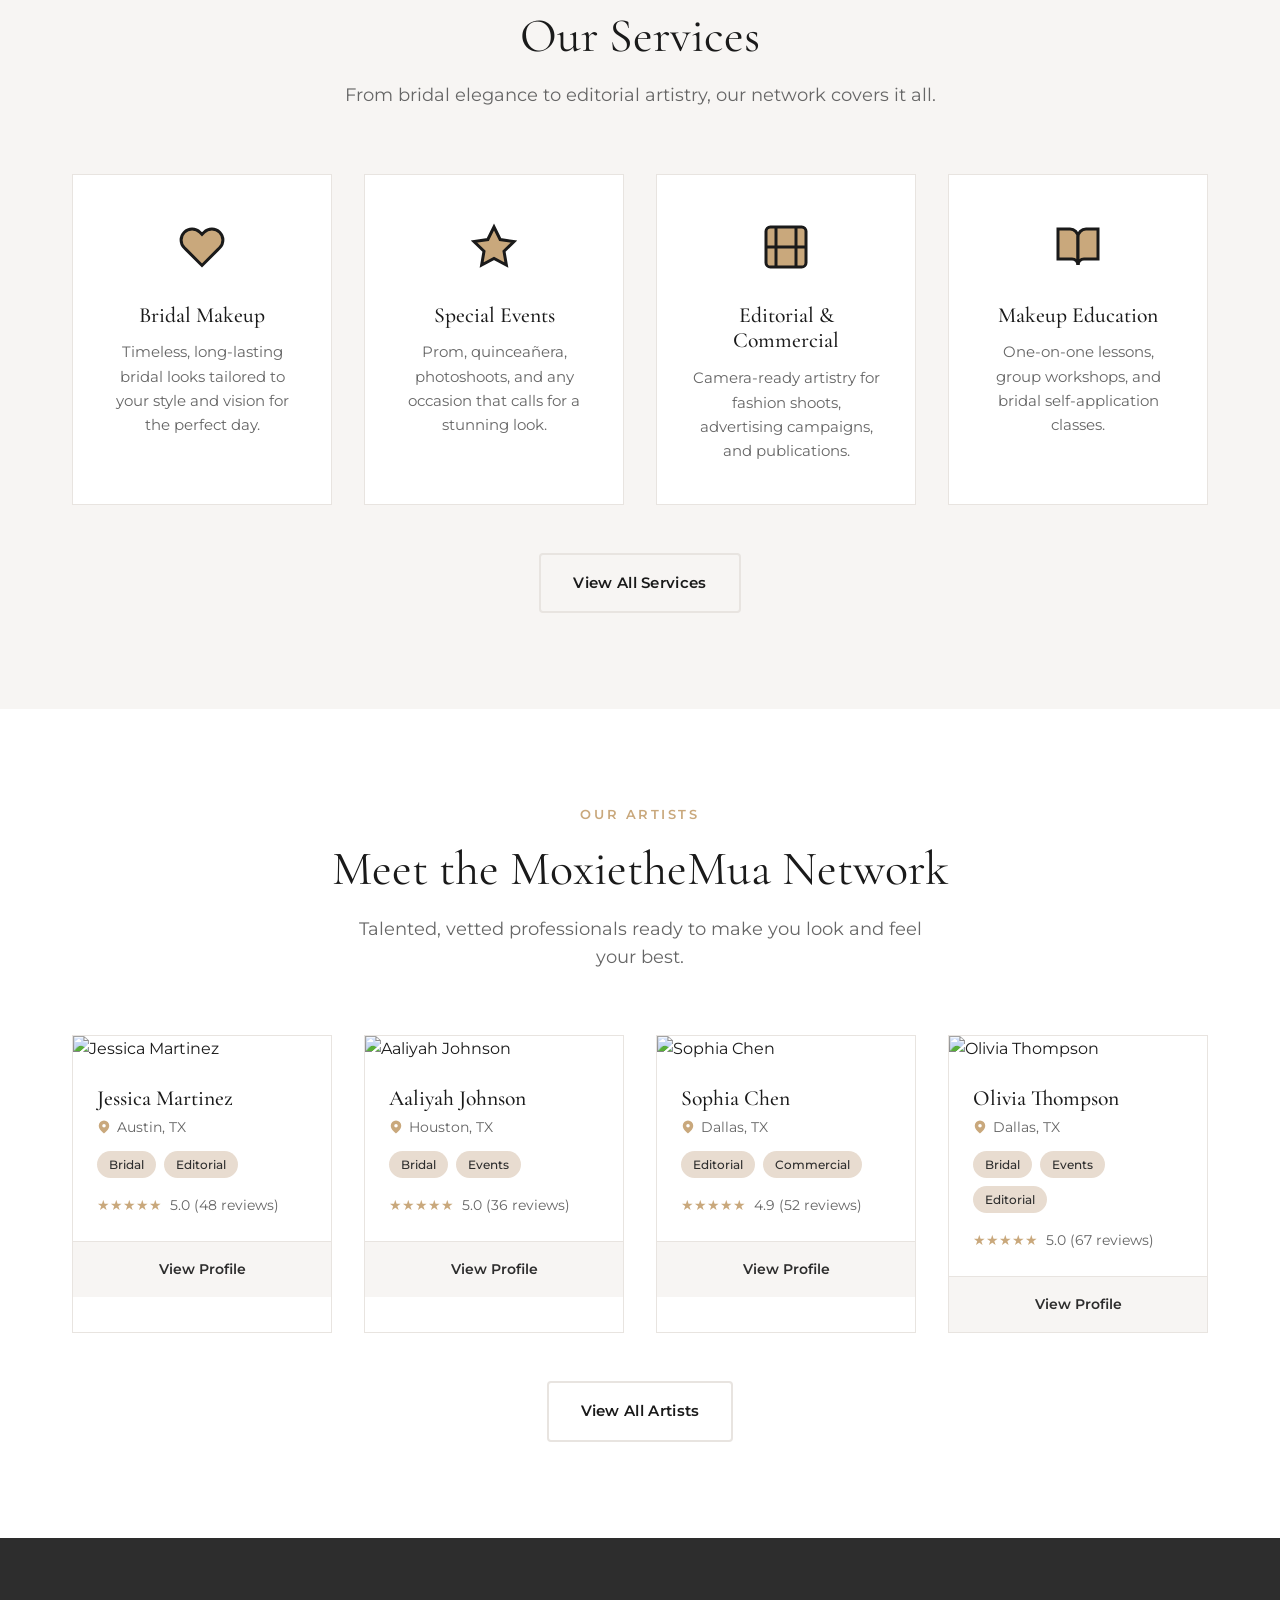
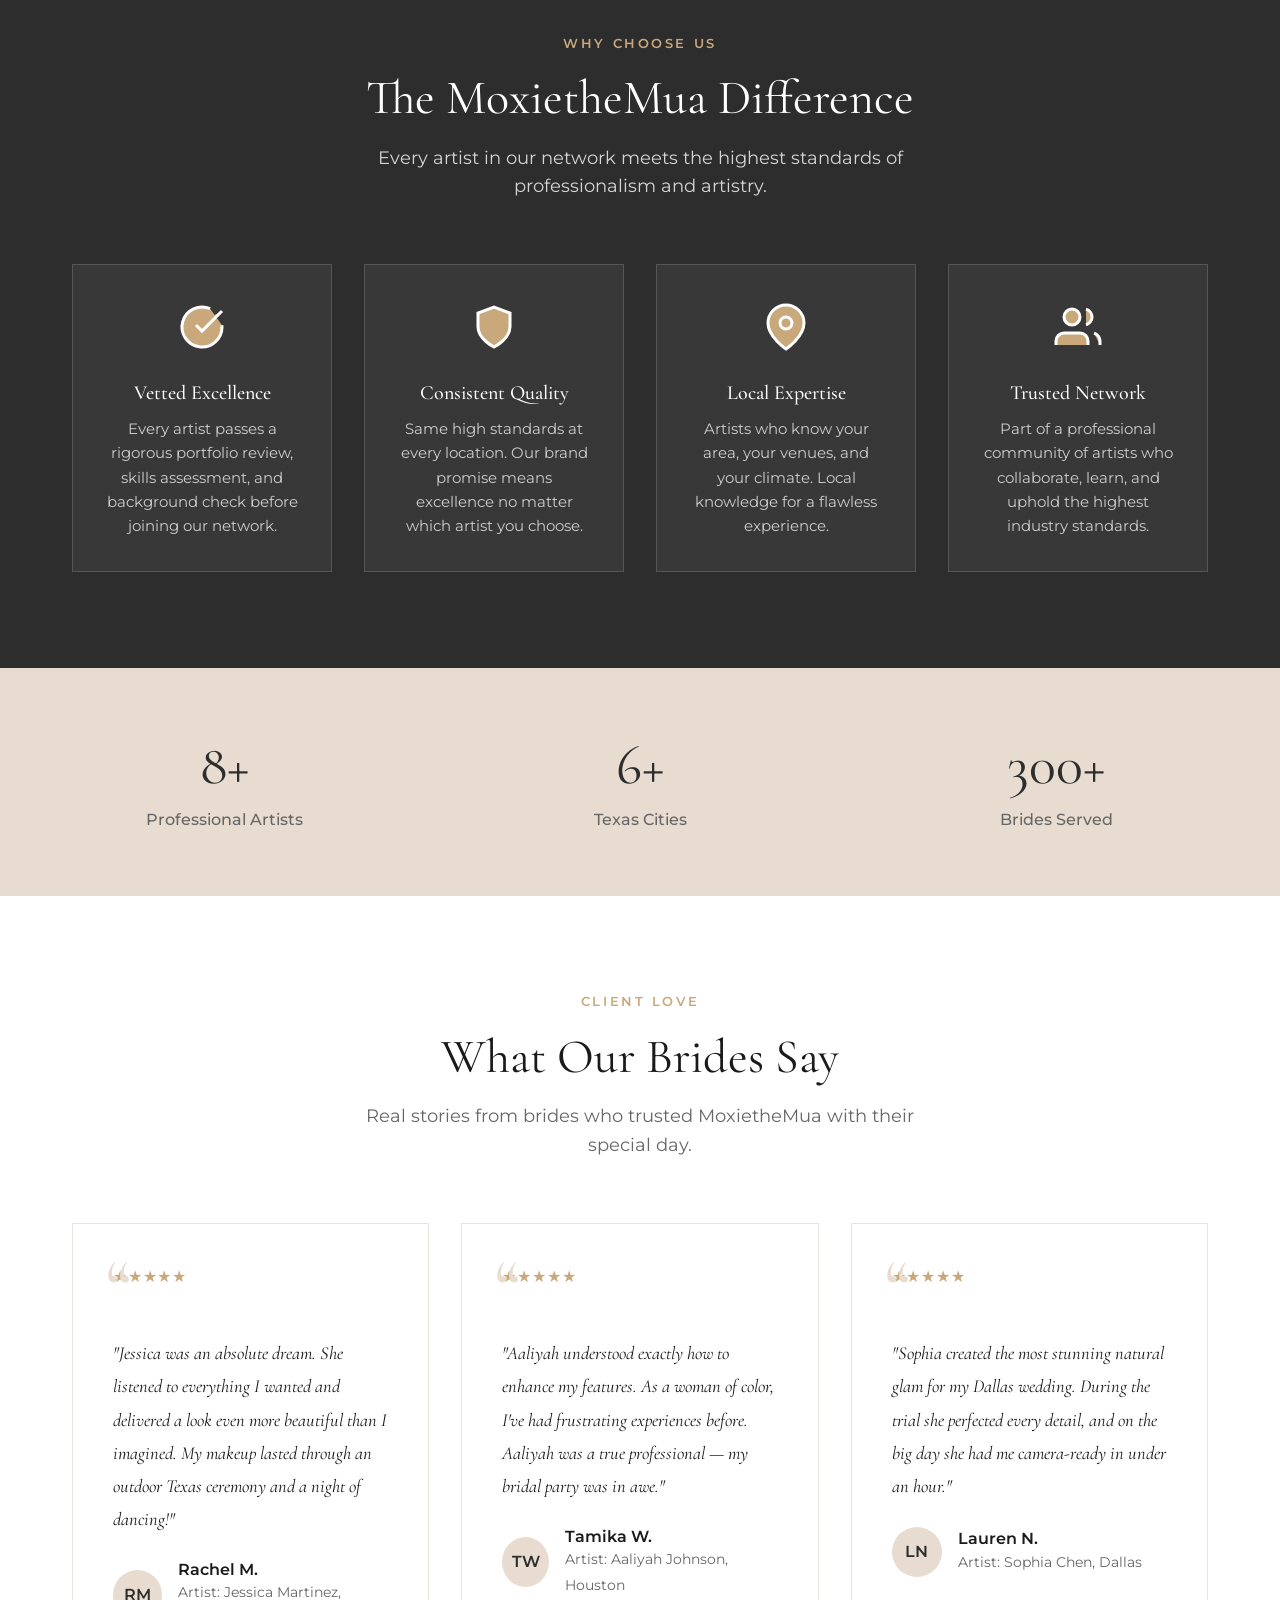
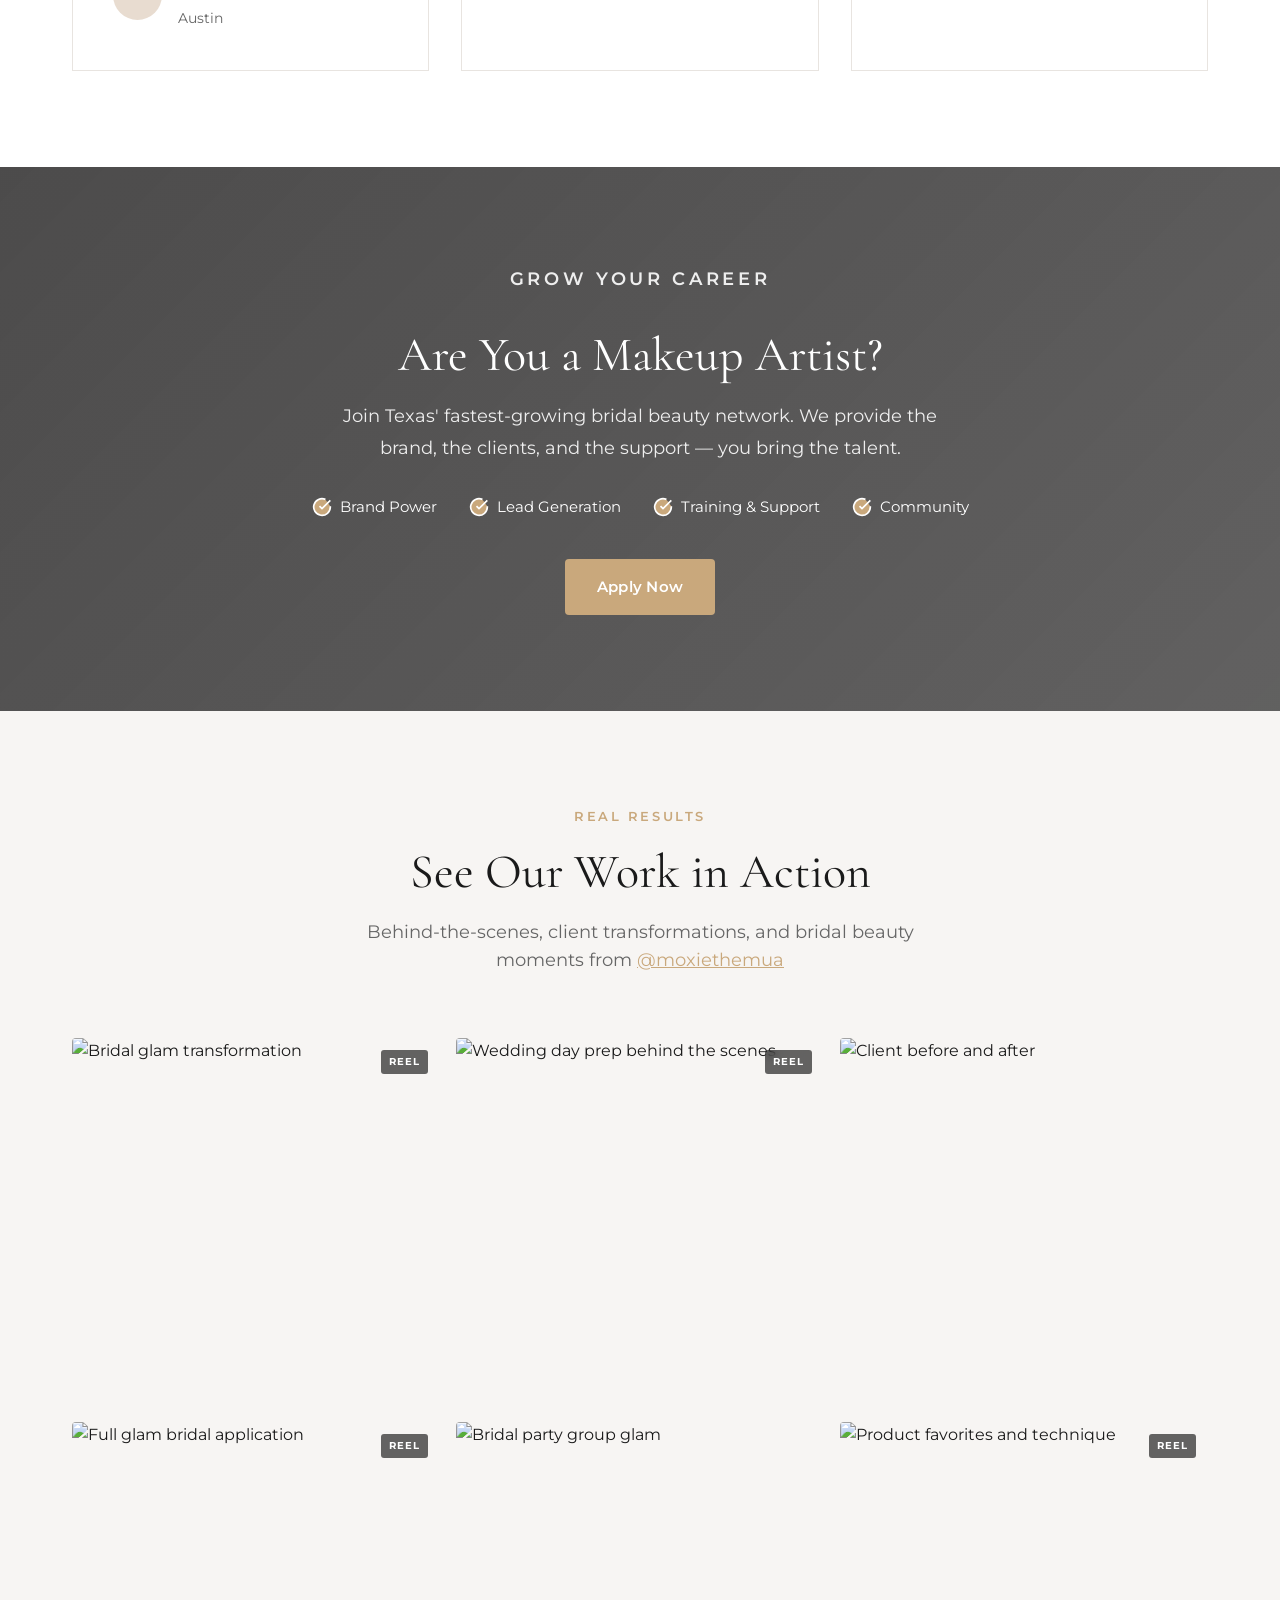
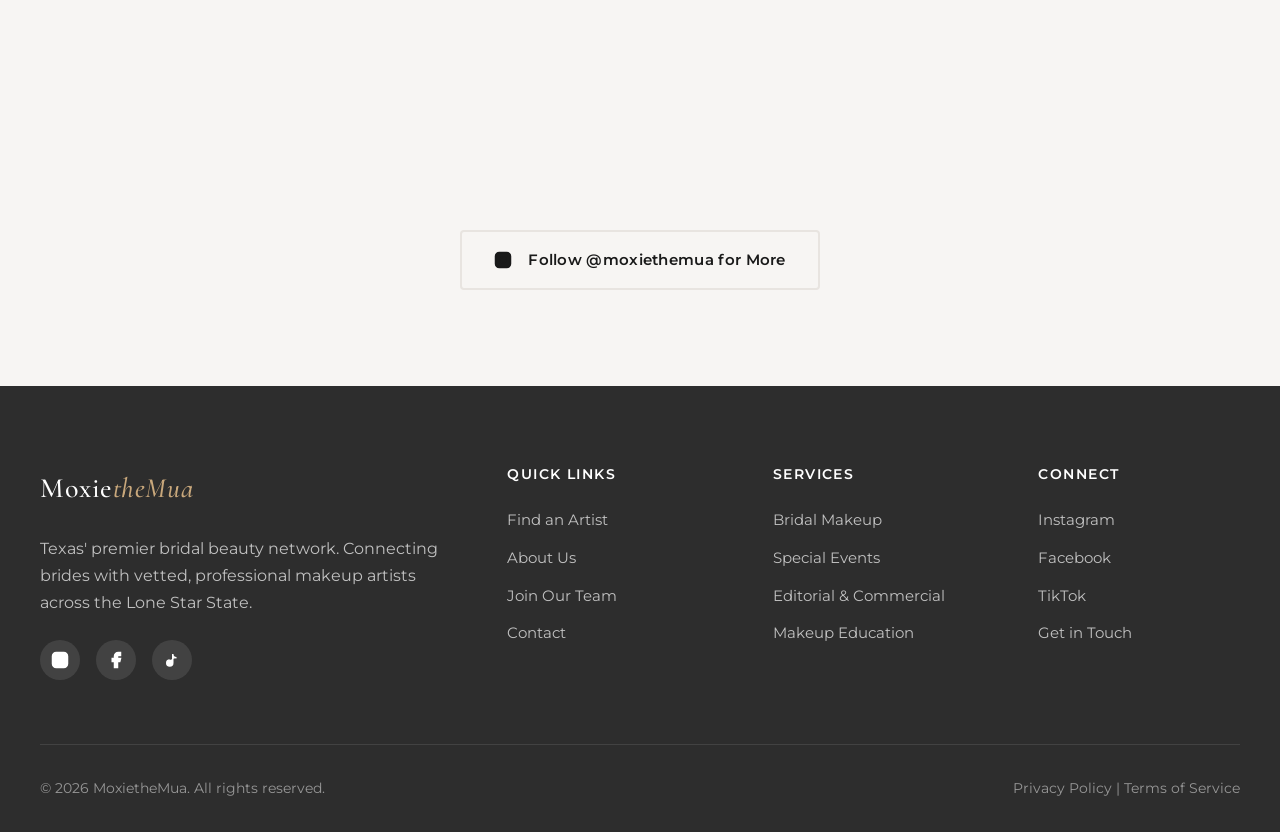
==== commit 10c2838e: "Add Instagram results showcase and founder Amari Robinson bio - Replace static Instagram grid on hom" ====
--- a/index.html
+++ b/index.html
@@ -11,6 +11,7 @@
     <link rel="preconnect" href="https://fonts.googleapis.com">
     <link rel="preconnect" href="https://fonts.gstatic.com" crossorigin>
     <link href="https://fonts.googleapis.com/css2?family=Cormorant+Garamond:ital,wght@0,400;0,500;0,600;1,400;1,500&family=Montserrat:wght@300;400;500;600;700&display=swap" rel="stylesheet">
+    <link rel="icon" href="favicon.svg" type="image/svg+xml">
     <link rel="stylesheet" href="styles.css">
     <script type="application/ld+json">
     {
@@ -352,18 +353,74 @@
         </div>
     </section>
 
-    <!-- INSTAGRAM -->
-    <section class="instagram-section fade-in">
-        <div class="container">
-            <h3>Follow Along</h3>
-            <p>Inspiration, behind-the-scenes, and bridal beauty moments &mdash; <a href="https://www.instagram.com/moxiethemua" target="_blank" rel="noopener">@moxiethemua</a></p>
-            <div class="instagram-grid">
-                <img src="https://images.unsplash.com/photo-1522335789203-aabd1fc54bc9?auto=format&fit=crop&w=300&q=80" alt="Bridal makeup inspiration" loading="lazy">
-                <img src="https://images.unsplash.com/photo-1457972729786-0411a3b2b626?auto=format&fit=crop&w=300&q=80" alt="Wedding day preparation" loading="lazy">
-                <img src="https://images.unsplash.com/photo-1487412947147-5cebf100ffc2?auto=format&fit=crop&w=300&q=80" alt="Bridal beauty" loading="lazy">
-                <img src="https://images.unsplash.com/photo-1560066984-138dadb4c035?auto=format&fit=crop&w=300&q=80" alt="Makeup artistry" loading="lazy">
-                <img src="https://images.unsplash.com/photo-1516975080664-ed2fc6a32937?auto=format&fit=crop&w=300&q=80" alt="Bridal glam" loading="lazy">
-                <img src="https://images.unsplash.com/photo-1596462502278-27bfdc403348?auto=format&fit=crop&w=300&q=80" alt="Beauty products" loading="lazy">
+    <!-- CLIENT RESULTS & INSTAGRAM -->
+    <section class="results-section fade-in">
+        <div class="container">
+            <div class="section-header">
+                <p class="section-label">Real Results</p>
+                <h2 class="section-title">See Our Work in Action</h2>
+                <p class="section-subtitle">Behind-the-scenes, client transformations, and bridal beauty moments from <a href="https://www.instagram.com/moxiethemua" target="_blank" rel="noopener" style="color: var(--color-primary); text-decoration: underline;">@moxiethemua</a></p>
+            </div>
+            <div class="results-grid">
+                <!-- Video/Reel Result Cards -->
+                <a href="https://www.instagram.com/moxiethemua" target="_blank" rel="noopener" class="result-card result-card--video">
+                    <img src="https://images.unsplash.com/photo-1522335789203-aabd1fc54bc9?auto=format&fit=crop&w=400&q=80" alt="Bridal glam transformation" loading="lazy">
+                    <div class="result-overlay">
+                        <div class="play-btn">
+                            <svg xmlns="http://www.w3.org/2000/svg" width="36" height="36" viewBox="0 0 24 24" fill="white"><polygon points="5 3 19 12 5 21 5 3"></polygon></svg>
+                        </div>
+                        <span class="result-label">Bridal Glam Transformation</span>
+                    </div>
+                    <div class="result-badge">REEL</div>
+                </a>
+                <a href="https://www.instagram.com/moxiethemua" target="_blank" rel="noopener" class="result-card result-card--video">
+                    <img src="https://images.unsplash.com/photo-1457972729786-0411a3b2b626?auto=format&fit=crop&w=400&q=80" alt="Wedding day prep behind the scenes" loading="lazy">
+                    <div class="result-overlay">
+                        <div class="play-btn">
+                            <svg xmlns="http://www.w3.org/2000/svg" width="36" height="36" viewBox="0 0 24 24" fill="white"><polygon points="5 3 19 12 5 21 5 3"></polygon></svg>
+                        </div>
+                        <span class="result-label">Wedding Day BTS</span>
+                    </div>
+                    <div class="result-badge">REEL</div>
+                </a>
+                <a href="https://www.instagram.com/moxiethemua" target="_blank" rel="noopener" class="result-card">
+                    <img src="https://images.unsplash.com/photo-1487412947147-5cebf100ffc2?auto=format&fit=crop&w=400&q=80" alt="Client before and after" loading="lazy">
+                    <div class="result-overlay">
+                        <span class="result-label">Client Spotlight</span>
+                    </div>
+                </a>
+                <a href="https://www.instagram.com/moxiethemua" target="_blank" rel="noopener" class="result-card result-card--video">
+                    <img src="https://images.unsplash.com/photo-1560066984-138dadb4c035?auto=format&fit=crop&w=400&q=80" alt="Full glam bridal application" loading="lazy">
+                    <div class="result-overlay">
+                        <div class="play-btn">
+                            <svg xmlns="http://www.w3.org/2000/svg" width="36" height="36" viewBox="0 0 24 24" fill="white"><polygon points="5 3 19 12 5 21 5 3"></polygon></svg>
+                        </div>
+                        <span class="result-label">Full Glam Application</span>
+                    </div>
+                    <div class="result-badge">REEL</div>
+                </a>
+                <a href="https://www.instagram.com/moxiethemua" target="_blank" rel="noopener" class="result-card">
+                    <img src="https://images.unsplash.com/photo-1516975080664-ed2fc6a32937?auto=format&fit=crop&w=400&q=80" alt="Bridal party group glam" loading="lazy">
+                    <div class="result-overlay">
+                        <span class="result-label">Bridal Party Glam</span>
+                    </div>
+                </a>
+                <a href="https://www.instagram.com/moxiethemua" target="_blank" rel="noopener" class="result-card result-card--video">
+                    <img src="https://images.unsplash.com/photo-1596462502278-27bfdc403348?auto=format&fit=crop&w=400&q=80" alt="Product favorites and technique" loading="lazy">
+                    <div class="result-overlay">
+                        <div class="play-btn">
+                            <svg xmlns="http://www.w3.org/2000/svg" width="36" height="36" viewBox="0 0 24 24" fill="white"><polygon points="5 3 19 12 5 21 5 3"></polygon></svg>
+                        </div>
+                        <span class="result-label">Technique Breakdown</span>
+                    </div>
+                    <div class="result-badge">REEL</div>
+                </a>
+            </div>
+            <div class="results-cta">
+                <a href="https://www.instagram.com/moxiethemua" target="_blank" rel="noopener" class="btn btn-outline-dark">
+                    <svg xmlns="http://www.w3.org/2000/svg" width="18" height="18" viewBox="0 0 24 24" fill="none" stroke="currentColor" stroke-width="2" style="vertical-align: middle; margin-right: 8px;"><rect x="2" y="2" width="20" height="20" rx="5" ry="5"></rect><path d="M16 11.37A4 4 0 1 1 12.63 8 4 4 0 0 1 16 11.37z"></path><line x1="17.5" y1="6.5" x2="17.51" y2="6.5"></line></svg>
+                    Follow @moxiethemua for More
+                </a>
             </div>
         </div>
     </section>
--- a/styles.css
+++ b/styles.css
@@ -772,6 +772,106 @@
    INSTAGRAM FEED
 ======================================== */
 
+/* Results / Instagram Section */
+.results-section {
+    padding: var(--section-padding);
+    background: var(--color-surface-alt);
+}
+
+.results-grid {
+    display: grid;
+    grid-template-columns: repeat(3, 1fr);
+    gap: 1rem;
+    max-width: var(--container-max);
+    margin: 0 auto;
+}
+
+.result-card {
+    position: relative;
+    display: block;
+    overflow: hidden;
+    aspect-ratio: 1;
+    border-radius: 4px;
+}
+
+.result-card img {
+    width: 100%;
+    height: 100%;
+    object-fit: cover;
+    transition: transform 0.4s ease;
+}
+
+.result-card:hover img {
+    transform: scale(1.05);
+}
+
+.result-overlay {
+    position: absolute;
+    inset: 0;
+    background: linear-gradient(transparent 40%, rgba(0,0,0,0.7) 100%);
+    display: flex;
+    flex-direction: column;
+    align-items: center;
+    justify-content: center;
+    opacity: 0;
+    transition: opacity 0.3s ease;
+}
+
+.result-card:hover .result-overlay {
+    opacity: 1;
+}
+
+.play-btn {
+    width: 60px;
+    height: 60px;
+    border-radius: 50%;
+    background: rgba(0,0,0,0.5);
+    display: flex;
+    align-items: center;
+    justify-content: center;
+    margin-bottom: 0.75rem;
+    backdrop-filter: blur(4px);
+}
+
+.play-btn svg {
+    margin-left: 4px;
+}
+
+.result-label {
+    color: #fff;
+    font-family: var(--font-body);
+    font-size: 0.85rem;
+    font-weight: 600;
+    text-transform: uppercase;
+    letter-spacing: 0.05em;
+    position: absolute;
+    bottom: 1rem;
+    left: 1rem;
+    right: 1rem;
+    text-align: left;
+}
+
+.result-badge {
+    position: absolute;
+    top: 0.75rem;
+    right: 0.75rem;
+    background: rgba(0,0,0,0.6);
+    color: #fff;
+    font-family: var(--font-body);
+    font-size: 0.65rem;
+    font-weight: 700;
+    letter-spacing: 0.1em;
+    padding: 0.25rem 0.5rem;
+    border-radius: 3px;
+    backdrop-filter: blur(4px);
+}
+
+.results-cta {
+    text-align: center;
+    margin-top: 2.5rem;
+}
+
+/* Legacy support */
 .instagram-section {
     padding: 4rem 2rem;
     background: var(--color-surface-alt);
@@ -1104,6 +1204,10 @@
         grid-template-columns: 1fr;
     }
 
+    .results-grid {
+        grid-template-columns: repeat(2, 1fr);
+    }
+
     .instagram-grid {
         grid-template-columns: repeat(3, 1fr);
     }
@@ -1149,6 +1253,10 @@
         gap: 1rem;
     }
 
+    .results-grid {
+        grid-template-columns: 1fr;
+    }
+
     .instagram-grid {
         grid-template-columns: repeat(2, 1fr);
     }
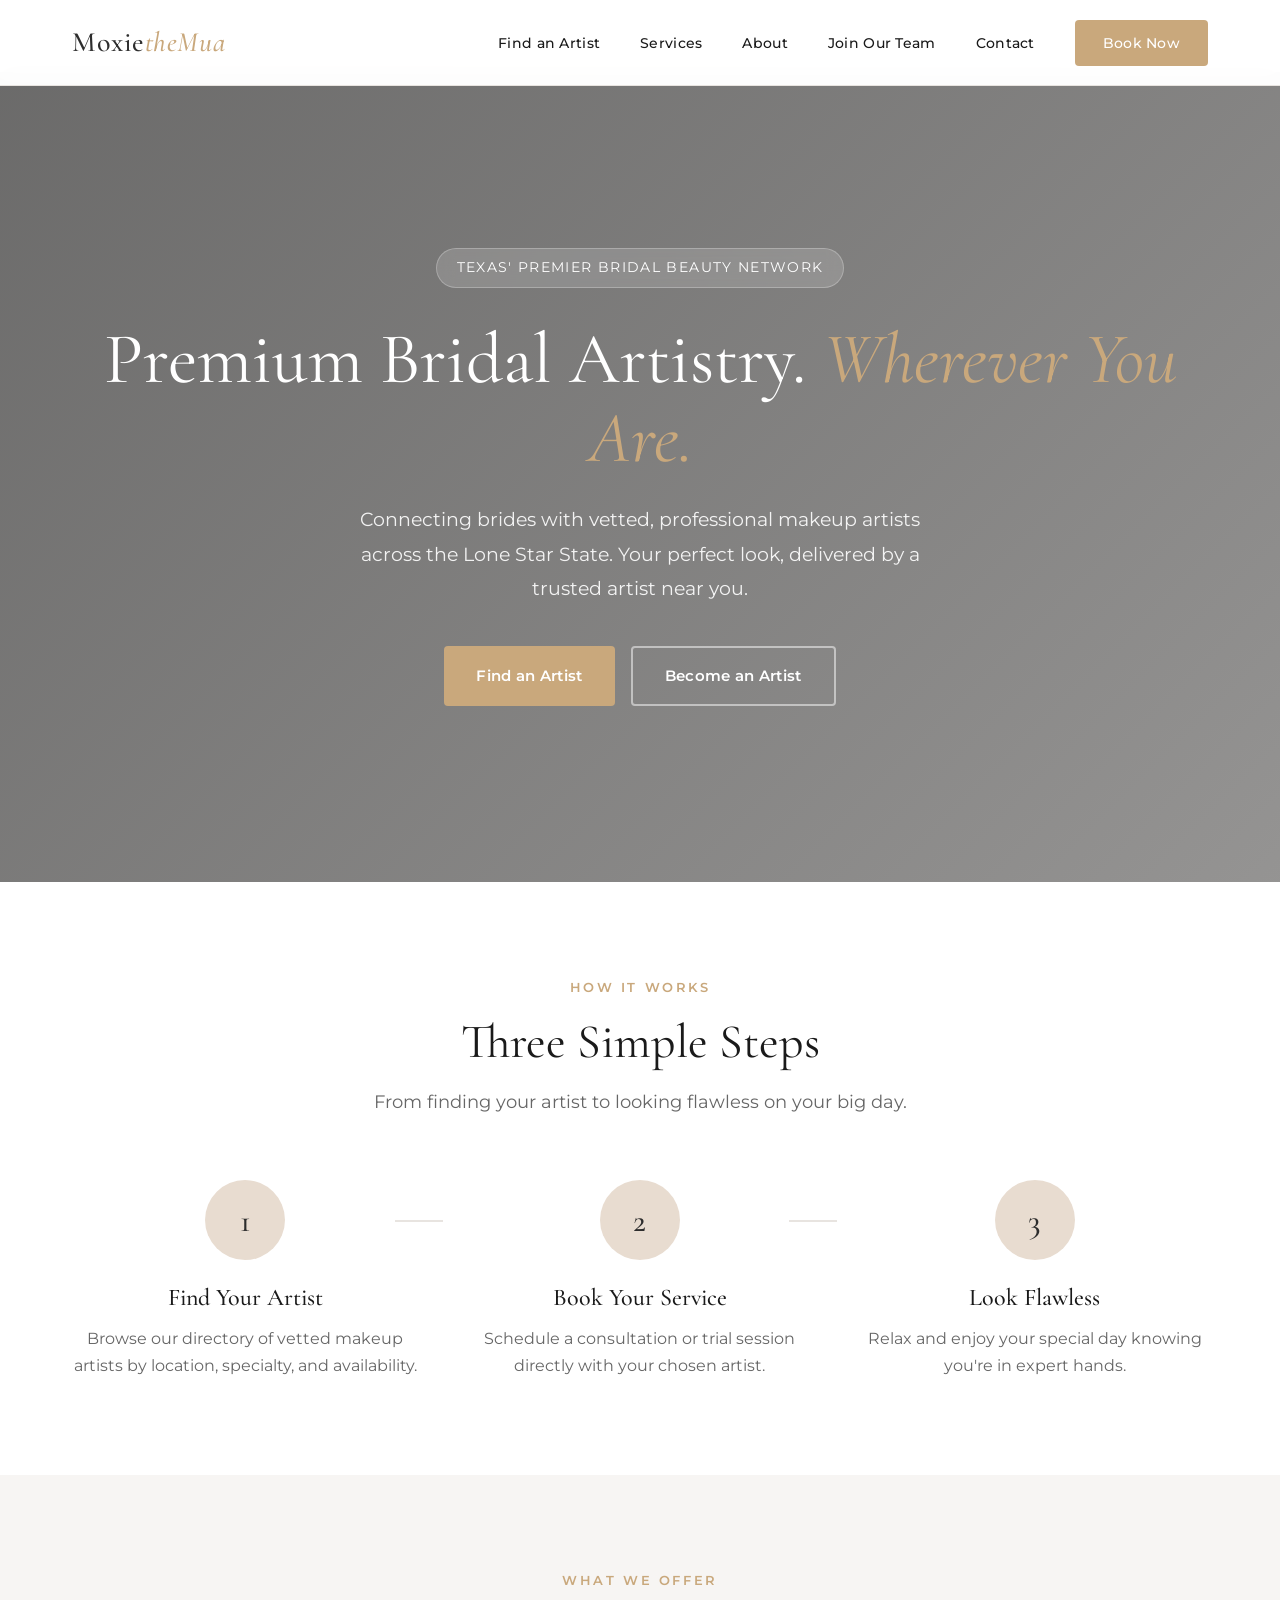
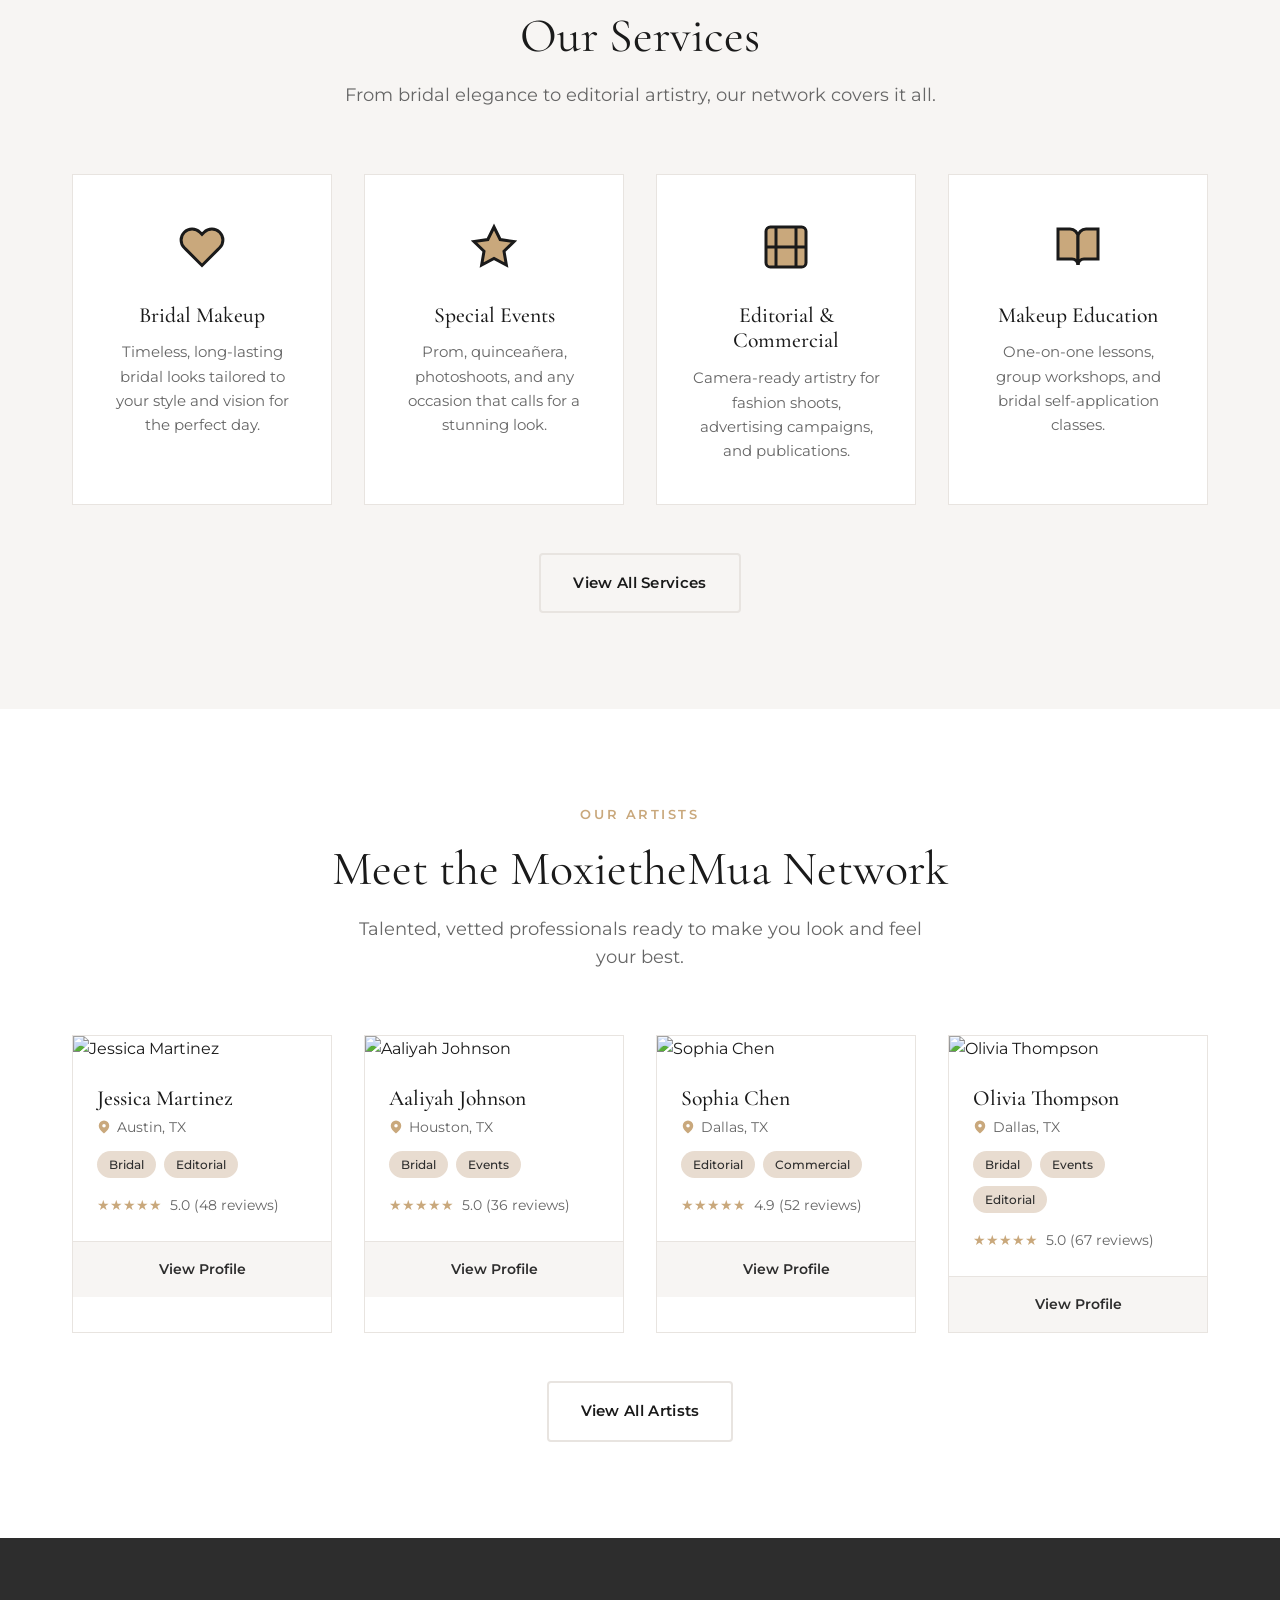
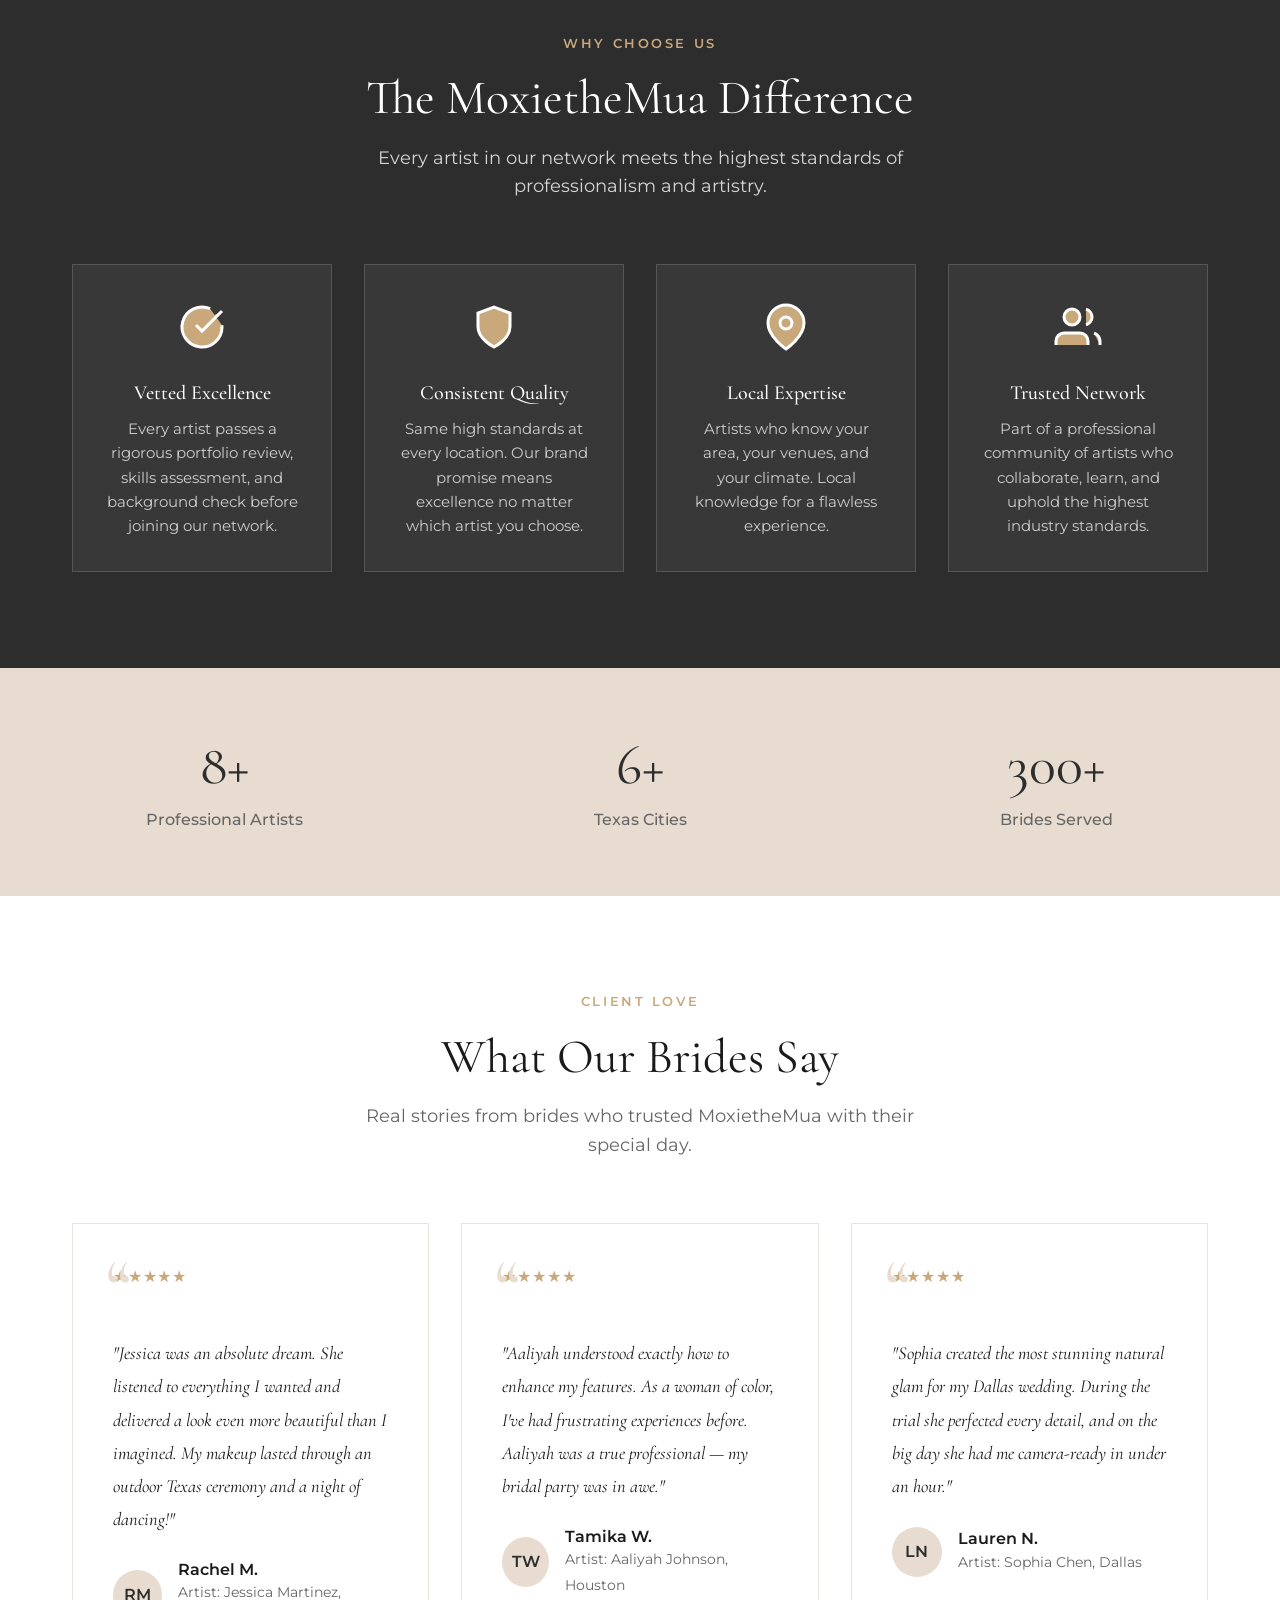
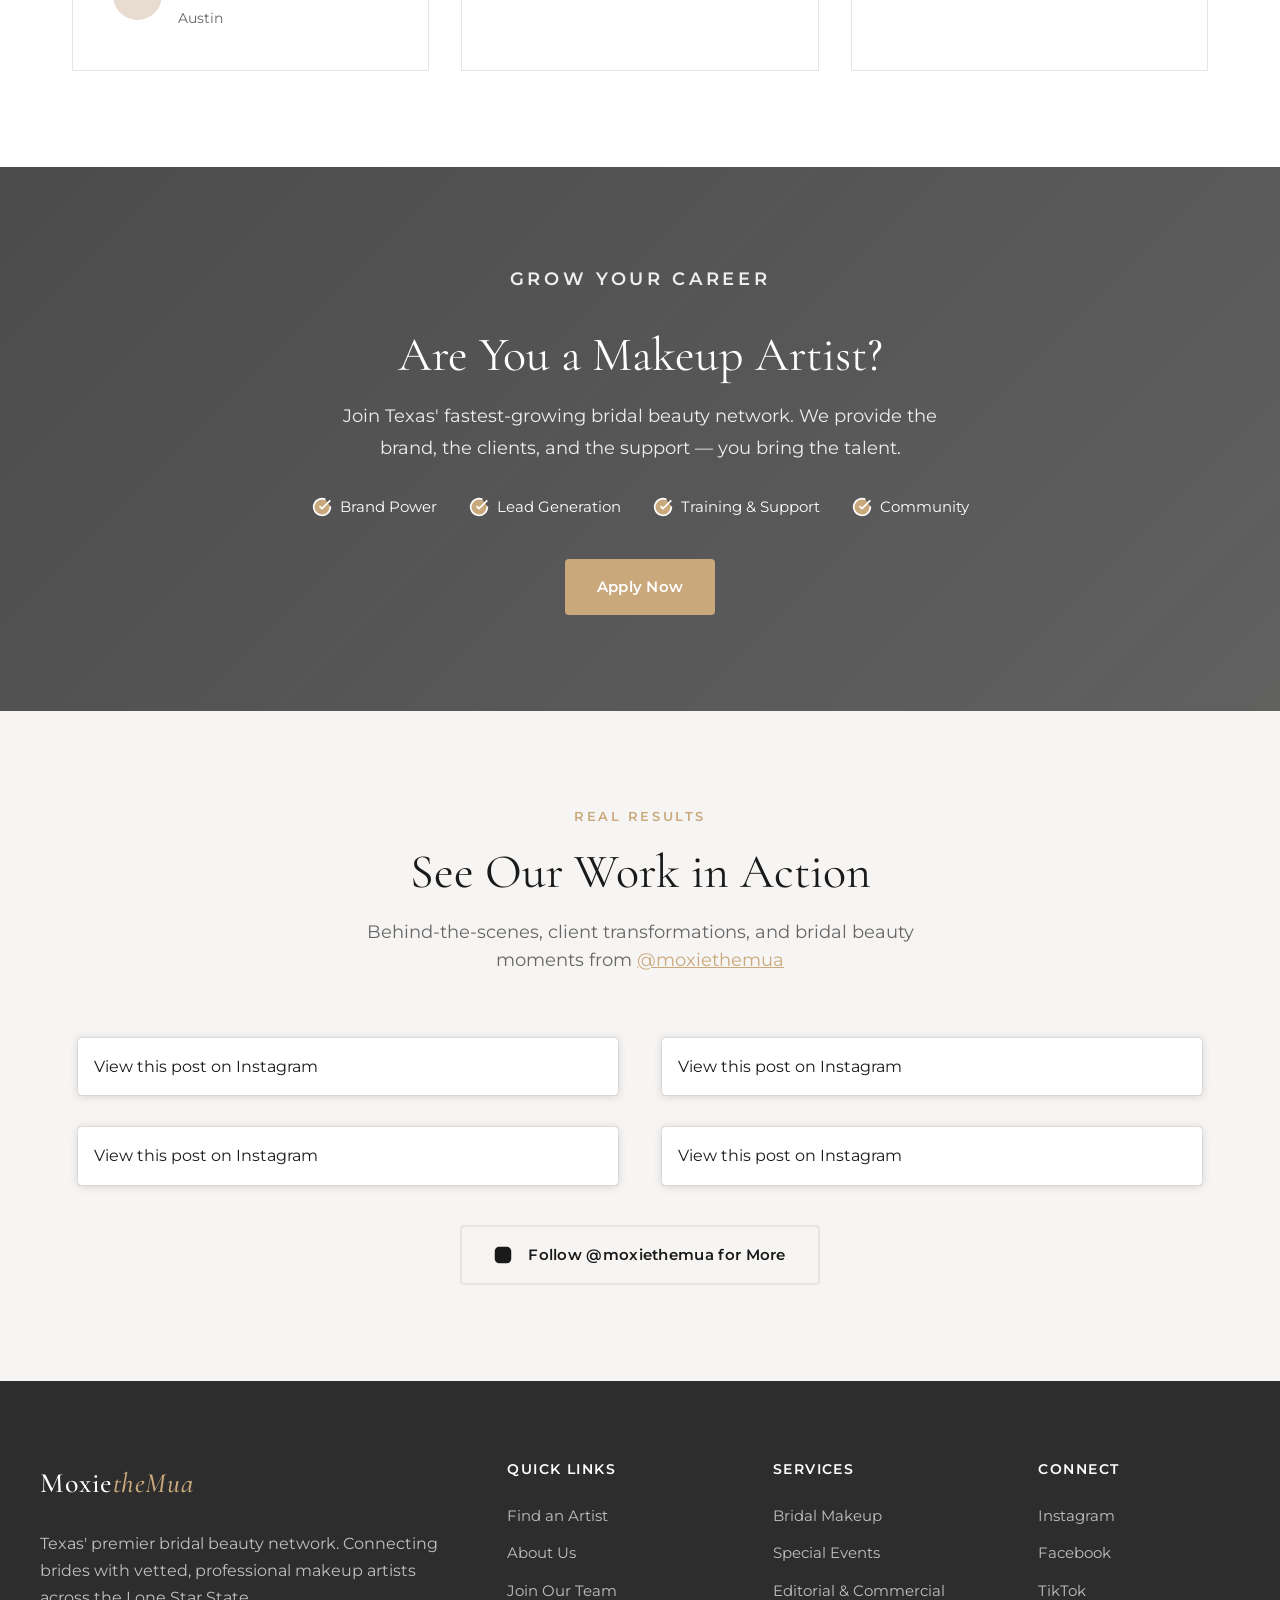
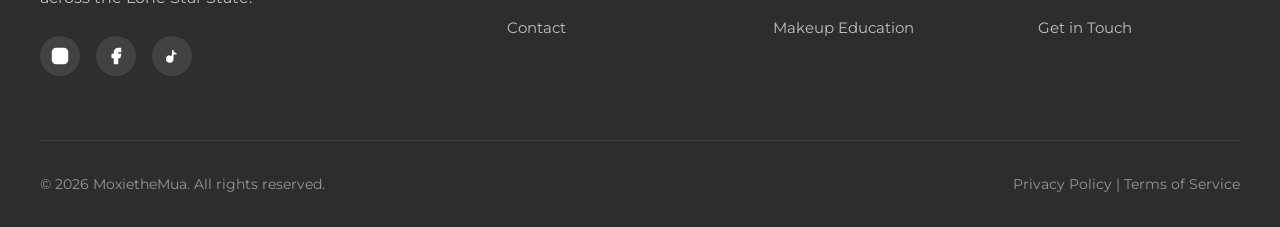
==== commit 518c46c8: "Replace placeholder results with real Instagram embeds Swap out 6 static Unsplash placeholder cards " ====
--- a/index.html
+++ b/index.html
@@ -361,60 +361,39 @@
                 <h2 class="section-title">See Our Work in Action</h2>
                 <p class="section-subtitle">Behind-the-scenes, client transformations, and bridal beauty moments from <a href="https://www.instagram.com/moxiethemua" target="_blank" rel="noopener" style="color: var(--color-primary); text-decoration: underline;">@moxiethemua</a></p>
             </div>
-            <div class="results-grid">
-                <!-- Video/Reel Result Cards -->
-                <a href="https://www.instagram.com/moxiethemua" target="_blank" rel="noopener" class="result-card result-card--video">
-                    <img src="https://images.unsplash.com/photo-1522335789203-aabd1fc54bc9?auto=format&fit=crop&w=400&q=80" alt="Bridal glam transformation" loading="lazy">
-                    <div class="result-overlay">
-                        <div class="play-btn">
-                            <svg xmlns="http://www.w3.org/2000/svg" width="36" height="36" viewBox="0 0 24 24" fill="white"><polygon points="5 3 19 12 5 21 5 3"></polygon></svg>
-                        </div>
-                        <span class="result-label">Bridal Glam Transformation</span>
-                    </div>
-                    <div class="result-badge">REEL</div>
-                </a>
-                <a href="https://www.instagram.com/moxiethemua" target="_blank" rel="noopener" class="result-card result-card--video">
-                    <img src="https://images.unsplash.com/photo-1457972729786-0411a3b2b626?auto=format&fit=crop&w=400&q=80" alt="Wedding day prep behind the scenes" loading="lazy">
-                    <div class="result-overlay">
-                        <div class="play-btn">
-                            <svg xmlns="http://www.w3.org/2000/svg" width="36" height="36" viewBox="0 0 24 24" fill="white"><polygon points="5 3 19 12 5 21 5 3"></polygon></svg>
-                        </div>
-                        <span class="result-label">Wedding Day BTS</span>
-                    </div>
-                    <div class="result-badge">REEL</div>
-                </a>
-                <a href="https://www.instagram.com/moxiethemua" target="_blank" rel="noopener" class="result-card">
-                    <img src="https://images.unsplash.com/photo-1487412947147-5cebf100ffc2?auto=format&fit=crop&w=400&q=80" alt="Client before and after" loading="lazy">
-                    <div class="result-overlay">
-                        <span class="result-label">Client Spotlight</span>
-                    </div>
-                </a>
-                <a href="https://www.instagram.com/moxiethemua" target="_blank" rel="noopener" class="result-card result-card--video">
-                    <img src="https://images.unsplash.com/photo-1560066984-138dadb4c035?auto=format&fit=crop&w=400&q=80" alt="Full glam bridal application" loading="lazy">
-                    <div class="result-overlay">
-                        <div class="play-btn">
-                            <svg xmlns="http://www.w3.org/2000/svg" width="36" height="36" viewBox="0 0 24 24" fill="white"><polygon points="5 3 19 12 5 21 5 3"></polygon></svg>
-                        </div>
-                        <span class="result-label">Full Glam Application</span>
-                    </div>
-                    <div class="result-badge">REEL</div>
-                </a>
-                <a href="https://www.instagram.com/moxiethemua" target="_blank" rel="noopener" class="result-card">
-                    <img src="https://images.unsplash.com/photo-1516975080664-ed2fc6a32937?auto=format&fit=crop&w=400&q=80" alt="Bridal party group glam" loading="lazy">
-                    <div class="result-overlay">
-                        <span class="result-label">Bridal Party Glam</span>
-                    </div>
-                </a>
-                <a href="https://www.instagram.com/moxiethemua" target="_blank" rel="noopener" class="result-card result-card--video">
-                    <img src="https://images.unsplash.com/photo-1596462502278-27bfdc403348?auto=format&fit=crop&w=400&q=80" alt="Product favorites and technique" loading="lazy">
-                    <div class="result-overlay">
-                        <div class="play-btn">
-                            <svg xmlns="http://www.w3.org/2000/svg" width="36" height="36" viewBox="0 0 24 24" fill="white"><polygon points="5 3 19 12 5 21 5 3"></polygon></svg>
-                        </div>
-                        <span class="result-label">Technique Breakdown</span>
-                    </div>
-                    <div class="result-badge">REEL</div>
-                </a>
+            <div class="ig-embed-grid">
+                <!-- Post 1: @moxiethemua photo -->
+                <div class="ig-embed-item">
+                    <blockquote class="instagram-media" data-instgrm-captioned data-instgrm-permalink="https://www.instagram.com/moxiethemua/p/C2c7ZU6ppjQ/" data-instgrm-version="14" style="background:#FFF; border:0; border-radius:3px; box-shadow:0 0 1px 0 rgba(0,0,0,0.5),0 1px 10px 0 rgba(0,0,0,0.15); margin: 0; max-width:540px; min-width:326px; padding:0; width:100%;">
+                        <div style="padding:16px;">
+                            <a href="https://www.instagram.com/moxiethemua/p/C2c7ZU6ppjQ/" style="background:#FFFFFF; line-height:0; padding:0; text-align:center; text-decoration:none; width:100%;" target="_blank">View this post on Instagram</a>
+                        </div>
+                    </blockquote>
+                </div>
+                <!-- Post 2: @moxiethemua photo -->
+                <div class="ig-embed-item">
+                    <blockquote class="instagram-media" data-instgrm-captioned data-instgrm-permalink="https://www.instagram.com/moxiethemua/p/CuM-ndCO8A2/" data-instgrm-version="14" style="background:#FFF; border:0; border-radius:3px; box-shadow:0 0 1px 0 rgba(0,0,0,0.5),0 1px 10px 0 rgba(0,0,0,0.15); margin: 0; max-width:540px; min-width:326px; padding:0; width:100%;">
+                        <div style="padding:16px;">
+                            <a href="https://www.instagram.com/moxiethemua/p/CuM-ndCO8A2/" style="background:#FFFFFF; line-height:0; padding:0; text-align:center; text-decoration:none; width:100%;" target="_blank">View this post on Instagram</a>
+                        </div>
+                    </blockquote>
+                </div>
+                <!-- Reel 1: @moxiethemua reel -->
+                <div class="ig-embed-item">
+                    <blockquote class="instagram-media" data-instgrm-captioned data-instgrm-permalink="https://www.instagram.com/moxiethemua/reel/C4ZKrvyJ2PC/" data-instgrm-version="14" style="background:#FFF; border:0; border-radius:3px; box-shadow:0 0 1px 0 rgba(0,0,0,0.5),0 1px 10px 0 rgba(0,0,0,0.15); margin: 0; max-width:540px; min-width:326px; padding:0; width:100%;">
+                        <div style="padding:16px;">
+                            <a href="https://www.instagram.com/moxiethemua/reel/C4ZKrvyJ2PC/" style="background:#FFFFFF; line-height:0; padding:0; text-align:center; text-decoration:none; width:100%;" target="_blank">View this post on Instagram</a>
+                        </div>
+                    </blockquote>
+                </div>
+                <!-- Reel 2: @coricreated reel -->
+                <div class="ig-embed-item">
+                    <blockquote class="instagram-media" data-instgrm-captioned data-instgrm-permalink="https://www.instagram.com/coricreated/reel/Ca-5qbZpKC1/" data-instgrm-version="14" style="background:#FFF; border:0; border-radius:3px; box-shadow:0 0 1px 0 rgba(0,0,0,0.5),0 1px 10px 0 rgba(0,0,0,0.15); margin: 0; max-width:540px; min-width:326px; padding:0; width:100%;">
+                        <div style="padding:16px;">
+                            <a href="https://www.instagram.com/coricreated/reel/Ca-5qbZpKC1/" style="background:#FFFFFF; line-height:0; padding:0; text-align:center; text-decoration:none; width:100%;" target="_blank">View this post on Instagram</a>
+                        </div>
+                    </blockquote>
+                </div>
             </div>
             <div class="results-cta">
                 <a href="https://www.instagram.com/moxiethemua" target="_blank" rel="noopener" class="btn btn-outline-dark">
@@ -424,6 +403,7 @@
             </div>
         </div>
     </section>
+    <script async src="//www.instagram.com/embed.js"></script>
 
     <!-- FOOTER -->
     <footer>
--- a/styles.css
+++ b/styles.css
@@ -866,6 +866,25 @@
     backdrop-filter: blur(4px);
 }
 
+.ig-embed-grid {
+    display: grid;
+    grid-template-columns: repeat(2, 1fr);
+    gap: 2rem;
+    max-width: var(--container-max);
+    margin: 0 auto;
+    align-items: start;
+}
+
+.ig-embed-item {
+    display: flex;
+    justify-content: center;
+}
+
+.ig-embed-item blockquote.instagram-media {
+    margin: 0 !important;
+    width: 100% !important;
+}
+
 .results-cta {
     text-align: center;
     margin-top: 2.5rem;
@@ -1208,6 +1227,10 @@
         grid-template-columns: repeat(2, 1fr);
     }
 
+    .ig-embed-grid {
+        grid-template-columns: 1fr;
+    }
+
     .instagram-grid {
         grid-template-columns: repeat(3, 1fr);
     }
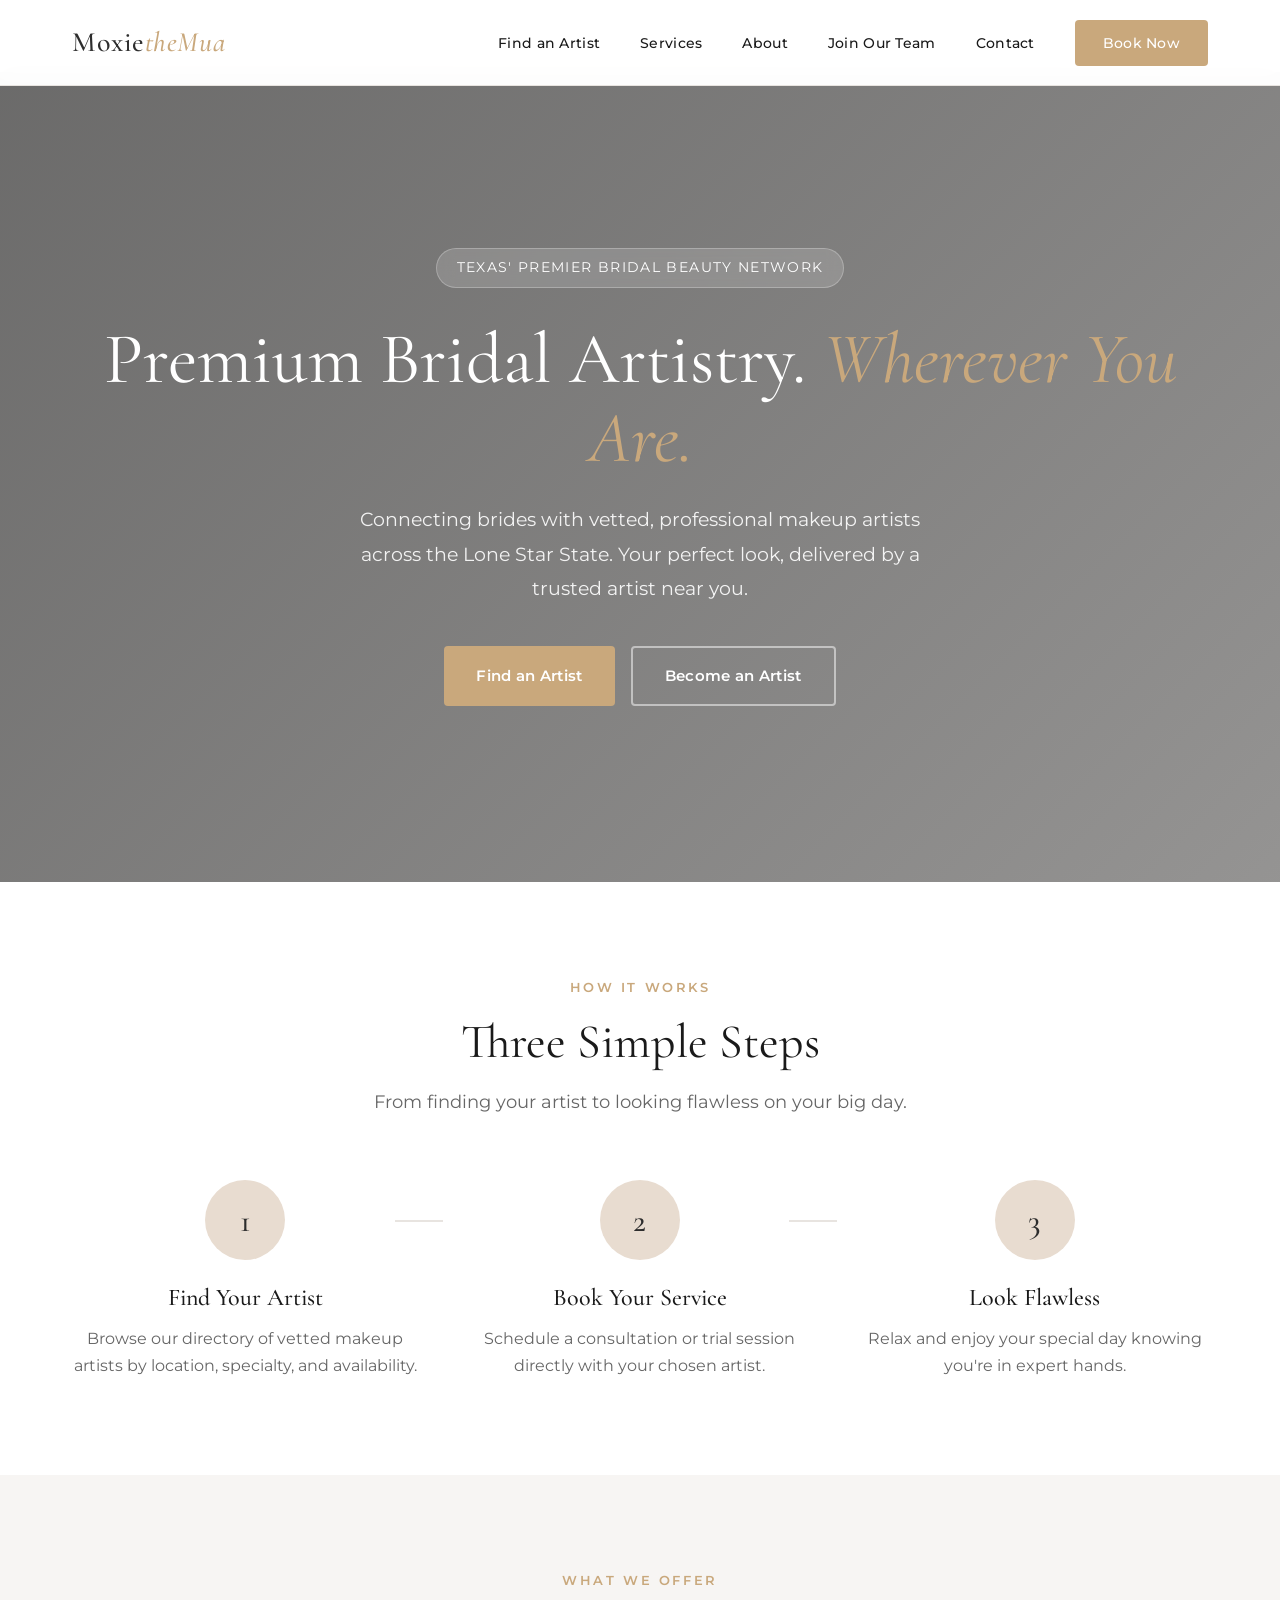
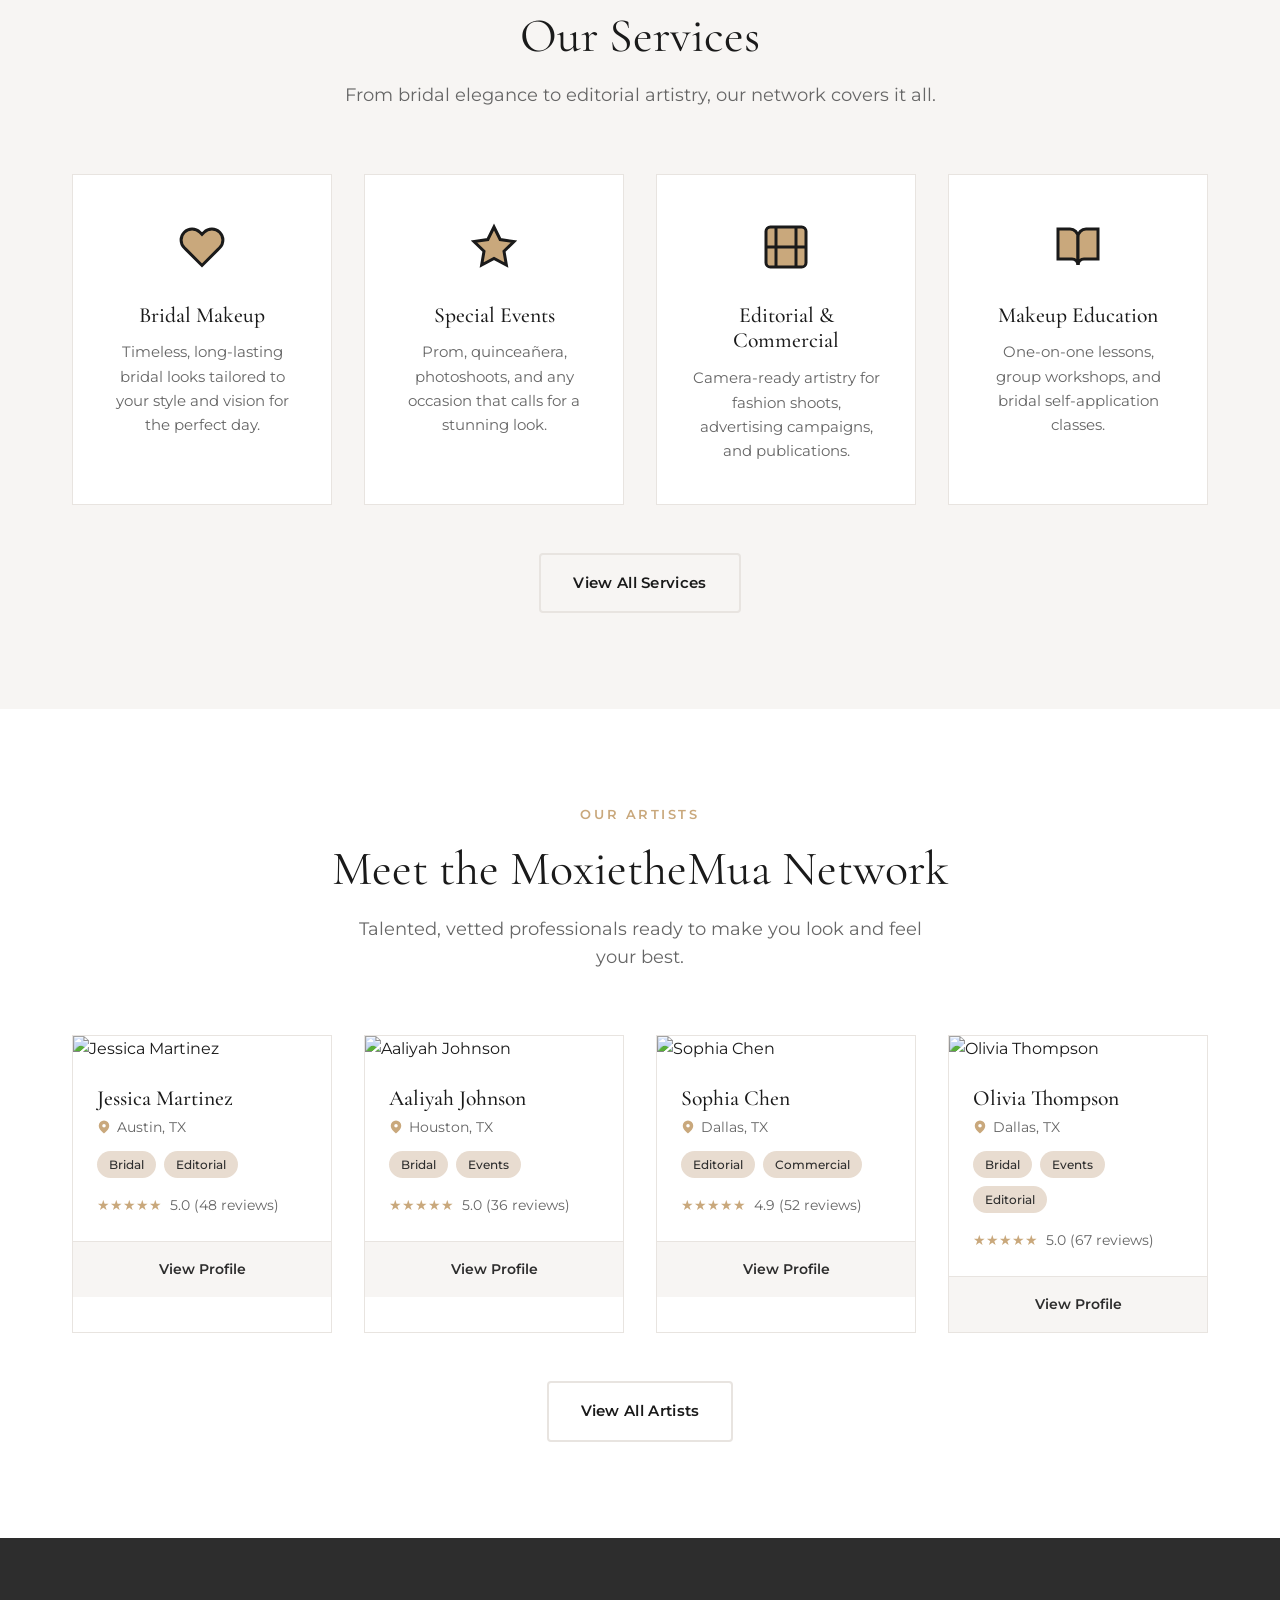
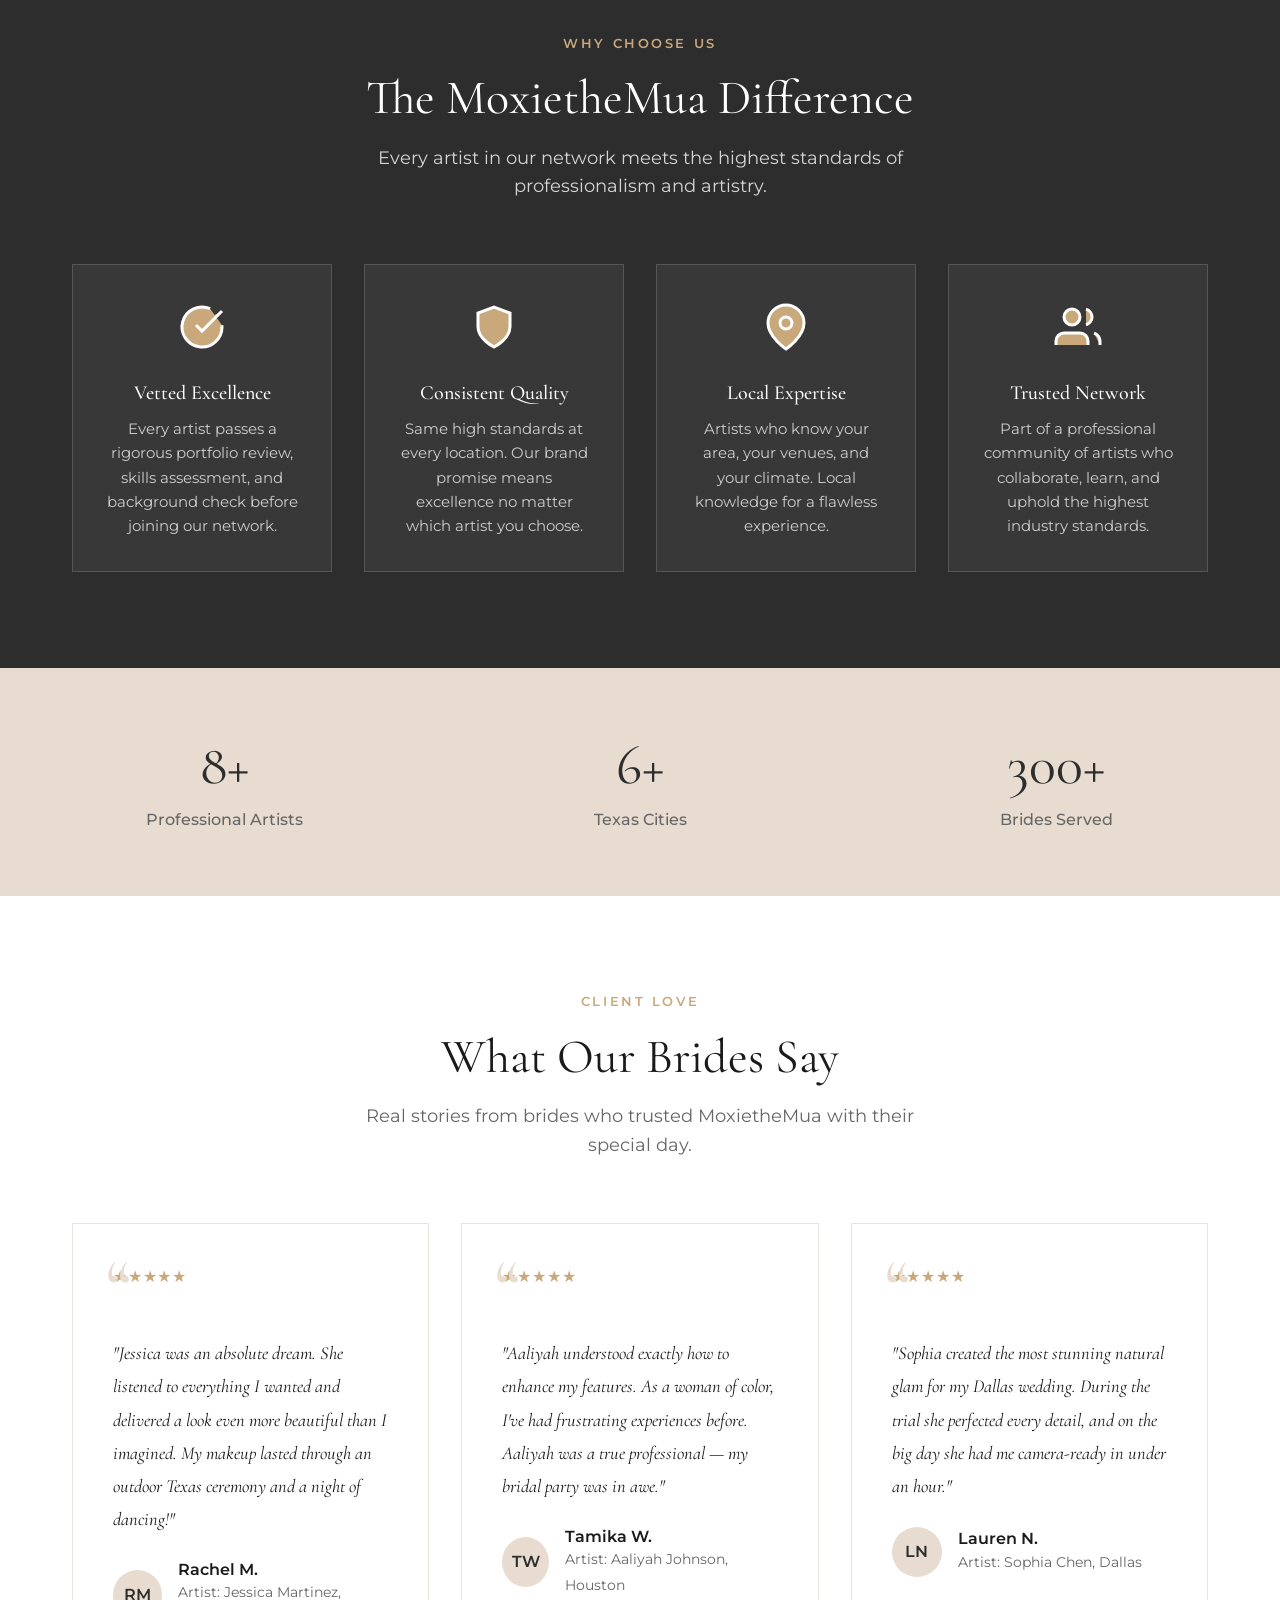
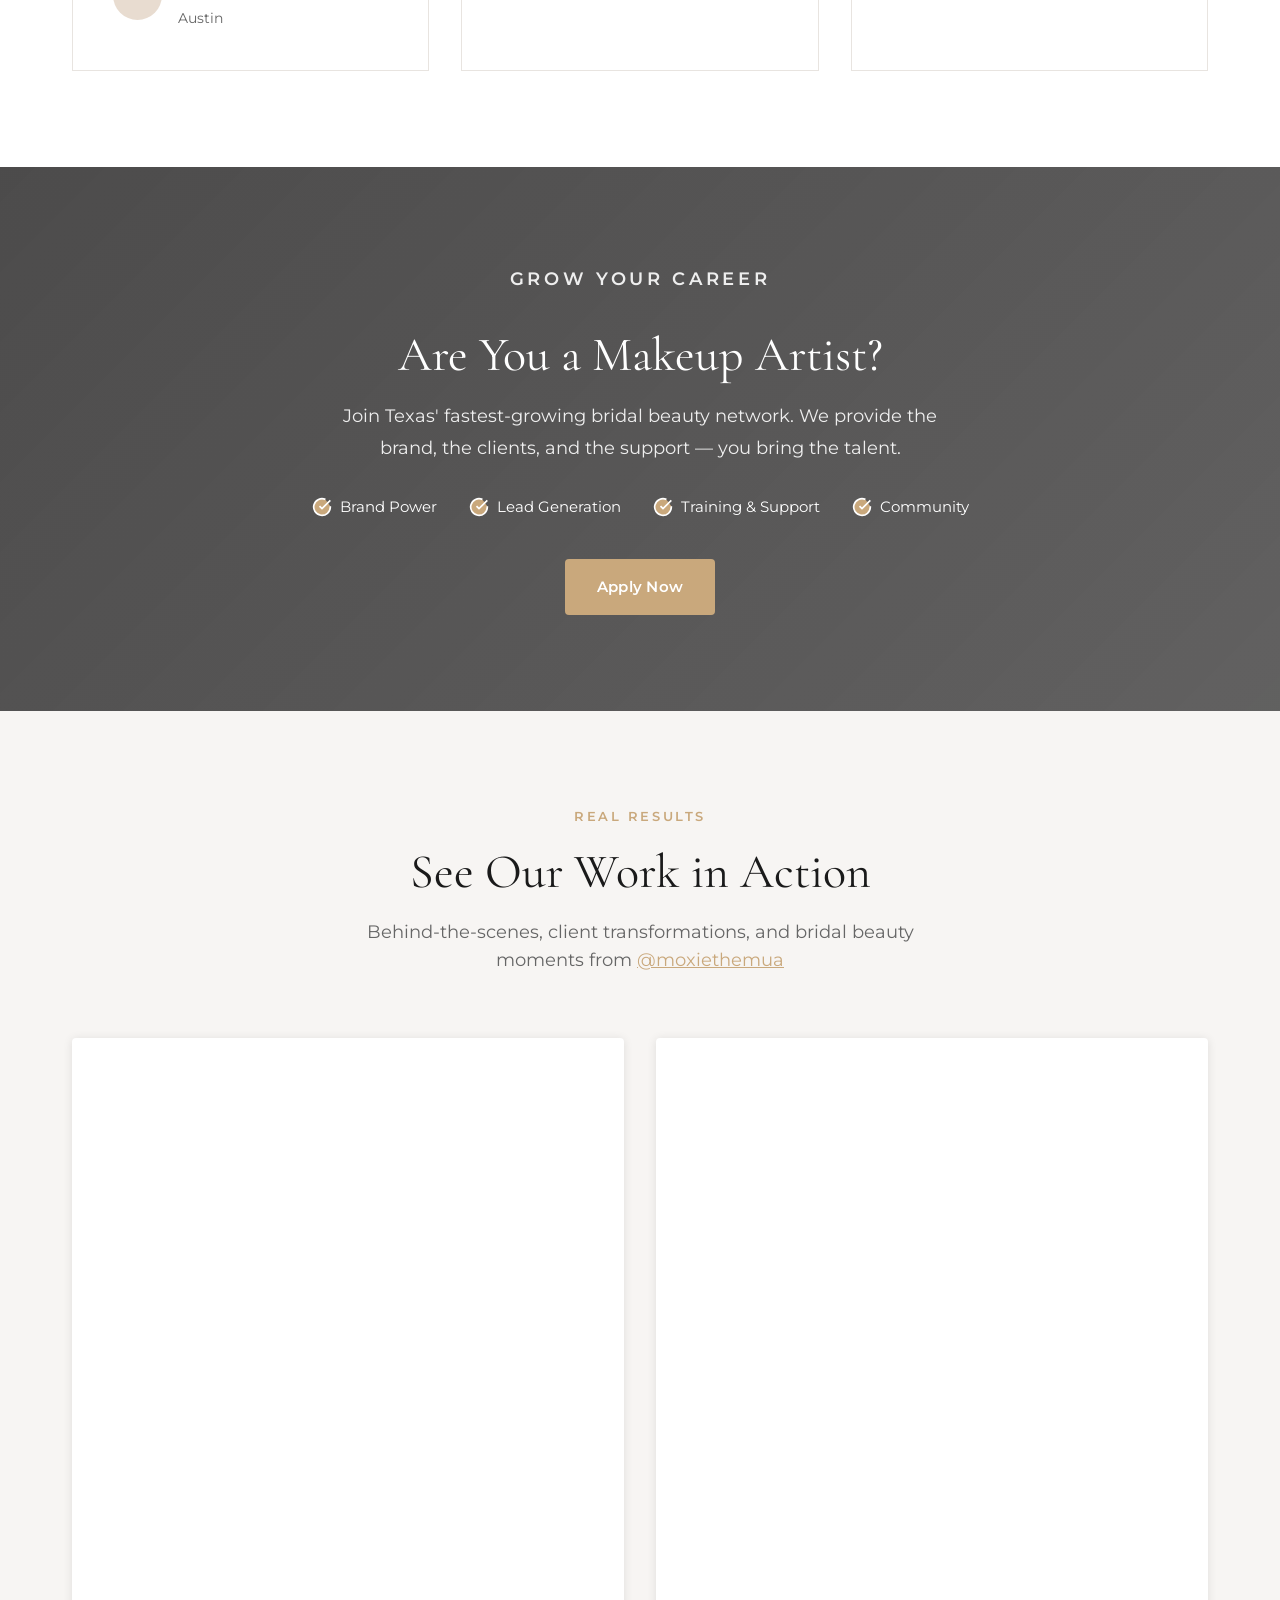
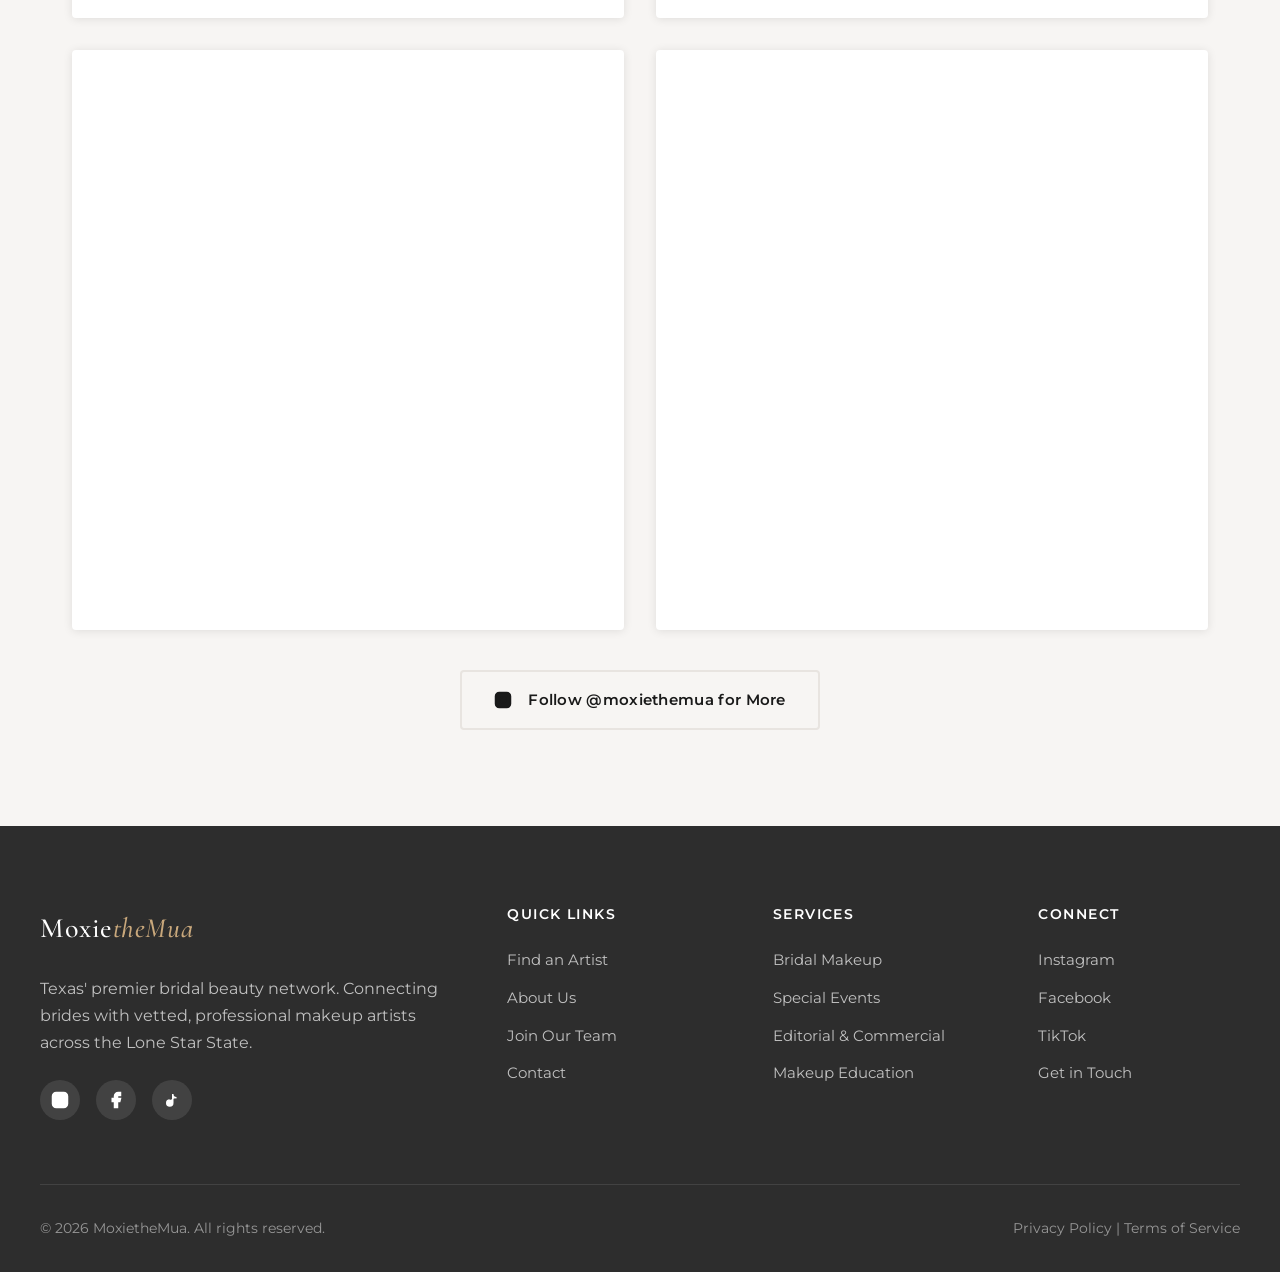
==== commit bfd5af98: "Switch Instagram embeds from blockquote to iframe The blockquote + embed.js approach requires HTTPS " ====
--- a/index.html
+++ b/index.html
@@ -364,35 +364,19 @@
             <div class="ig-embed-grid">
                 <!-- Post 1: @moxiethemua photo -->
                 <div class="ig-embed-item">
-                    <blockquote class="instagram-media" data-instgrm-captioned data-instgrm-permalink="https://www.instagram.com/moxiethemua/p/C2c7ZU6ppjQ/" data-instgrm-version="14" style="background:#FFF; border:0; border-radius:3px; box-shadow:0 0 1px 0 rgba(0,0,0,0.5),0 1px 10px 0 rgba(0,0,0,0.15); margin: 0; max-width:540px; min-width:326px; padding:0; width:100%;">
-                        <div style="padding:16px;">
-                            <a href="https://www.instagram.com/moxiethemua/p/C2c7ZU6ppjQ/" style="background:#FFFFFF; line-height:0; padding:0; text-align:center; text-decoration:none; width:100%;" target="_blank">View this post on Instagram</a>
-                        </div>
-                    </blockquote>
+                    <iframe src="https://www.instagram.com/p/C2c7ZU6ppjQ/embed/captioned/" frameborder="0" scrolling="no" allowtransparency="true" allowfullscreen="true" loading="lazy"></iframe>
                 </div>
                 <!-- Post 2: @moxiethemua photo -->
                 <div class="ig-embed-item">
-                    <blockquote class="instagram-media" data-instgrm-captioned data-instgrm-permalink="https://www.instagram.com/moxiethemua/p/CuM-ndCO8A2/" data-instgrm-version="14" style="background:#FFF; border:0; border-radius:3px; box-shadow:0 0 1px 0 rgba(0,0,0,0.5),0 1px 10px 0 rgba(0,0,0,0.15); margin: 0; max-width:540px; min-width:326px; padding:0; width:100%;">
-                        <div style="padding:16px;">
-                            <a href="https://www.instagram.com/moxiethemua/p/CuM-ndCO8A2/" style="background:#FFFFFF; line-height:0; padding:0; text-align:center; text-decoration:none; width:100%;" target="_blank">View this post on Instagram</a>
-                        </div>
-                    </blockquote>
+                    <iframe src="https://www.instagram.com/p/CuM-ndCO8A2/embed/captioned/" frameborder="0" scrolling="no" allowtransparency="true" allowfullscreen="true" loading="lazy"></iframe>
                 </div>
                 <!-- Reel 1: @moxiethemua reel -->
                 <div class="ig-embed-item">
-                    <blockquote class="instagram-media" data-instgrm-captioned data-instgrm-permalink="https://www.instagram.com/moxiethemua/reel/C4ZKrvyJ2PC/" data-instgrm-version="14" style="background:#FFF; border:0; border-radius:3px; box-shadow:0 0 1px 0 rgba(0,0,0,0.5),0 1px 10px 0 rgba(0,0,0,0.15); margin: 0; max-width:540px; min-width:326px; padding:0; width:100%;">
-                        <div style="padding:16px;">
-                            <a href="https://www.instagram.com/moxiethemua/reel/C4ZKrvyJ2PC/" style="background:#FFFFFF; line-height:0; padding:0; text-align:center; text-decoration:none; width:100%;" target="_blank">View this post on Instagram</a>
-                        </div>
-                    </blockquote>
+                    <iframe src="https://www.instagram.com/reel/C4ZKrvyJ2PC/embed/captioned/" frameborder="0" scrolling="no" allowtransparency="true" allowfullscreen="true" loading="lazy"></iframe>
                 </div>
                 <!-- Reel 2: @coricreated reel -->
                 <div class="ig-embed-item">
-                    <blockquote class="instagram-media" data-instgrm-captioned data-instgrm-permalink="https://www.instagram.com/coricreated/reel/Ca-5qbZpKC1/" data-instgrm-version="14" style="background:#FFF; border:0; border-radius:3px; box-shadow:0 0 1px 0 rgba(0,0,0,0.5),0 1px 10px 0 rgba(0,0,0,0.15); margin: 0; max-width:540px; min-width:326px; padding:0; width:100%;">
-                        <div style="padding:16px;">
-                            <a href="https://www.instagram.com/coricreated/reel/Ca-5qbZpKC1/" style="background:#FFFFFF; line-height:0; padding:0; text-align:center; text-decoration:none; width:100%;" target="_blank">View this post on Instagram</a>
-                        </div>
-                    </blockquote>
+                    <iframe src="https://www.instagram.com/reel/Ca-5qbZpKC1/embed/captioned/" frameborder="0" scrolling="no" allowtransparency="true" allowfullscreen="true" loading="lazy"></iframe>
                 </div>
             </div>
             <div class="results-cta">
@@ -403,7 +387,6 @@
             </div>
         </div>
     </section>
-    <script async src="//www.instagram.com/embed.js"></script>
 
     <!-- FOOTER -->
     <footer>
--- a/styles.css
+++ b/styles.css
@@ -880,9 +880,13 @@
     justify-content: center;
 }
 
-.ig-embed-item blockquote.instagram-media {
-    margin: 0 !important;
-    width: 100% !important;
+.ig-embed-item iframe {
+    width: 100%;
+    min-height: 580px;
+    border: none;
+    border-radius: 4px;
+    background: #fff;
+    box-shadow: 0 1px 10px rgba(0,0,0,0.1);
 }
 
 .results-cta {
